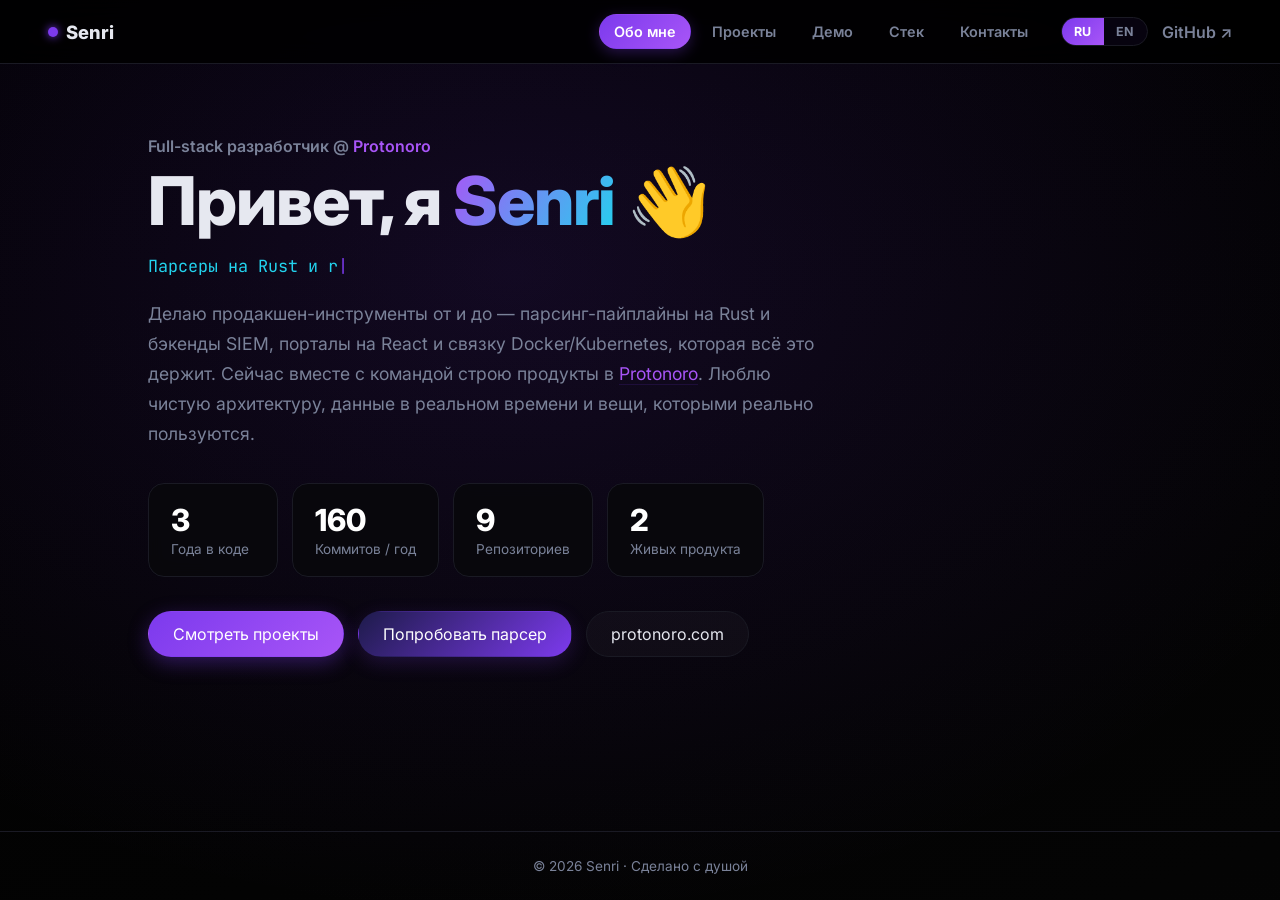
==== index.html @ 9fc8c412 "Fix JS init, dark theme, RU/EN toggle, project modals, live log parser playground" ====
<!DOCTYPE html>
<html lang="en">
<head>
  <meta charset="UTF-8" />
  <meta name="viewport" content="width=device-width, initial-scale=1.0" />
  <title>Senri — Full-stack Developer @ Protonoro</title>
  <meta name="description" content="Senri (Davitushka) — full-stack developer at Protonoro. Rust, React, .NET, real-time systems, observability." />
  <meta property="og:title" content="Senri — Full-stack Developer" />
  <meta property="og:description" content="Web platforms, real-time systems and observability tooling." />
  <meta property="og:type" content="website" />
  <link rel="preconnect" href="https://fonts.googleapis.com" />
  <link rel="preconnect" href="https://fonts.gstatic.com" crossorigin />
  <link href="https://fonts.googleapis.com/css2?family=Inter:wght@400;500;600;700;800&family=JetBrains+Mono:wght@400;600&display=swap" rel="stylesheet" />
  <link rel="stylesheet" href="styles.css?v=2" />
</head>
<body>
  <!-- Animated background layers -->
  <div id="bg-gradient" aria-hidden="true"></div>
  <video id="bg-video" aria-hidden="true" autoplay muted loop playsinline></video>
  <div id="tsparticles" aria-hidden="true"></div>

  <!-- Header / nav tabs -->
  <header class="topbar">
    <a class="brand" href="#" data-tab="about">
      <span class="brand-dot"></span> Senri
    </a>
    <nav class="tabs" role="tablist">
      <button class="tab is-active" role="tab" data-tab="about" data-i18n="tab_about">About</button>
      <button class="tab" role="tab" data-tab="projects" data-i18n="tab_projects">Projects</button>
      <button class="tab" role="tab" data-tab="playground" data-i18n="tab_playground">Playground</button>
      <button class="tab" role="tab" data-tab="stack" data-i18n="tab_stack">Stack</button>
      <button class="tab" role="tab" data-tab="contact" data-i18n="tab_contact">Contact</button>
    </nav>
    <div class="top-actions">
      <div class="lang-toggle" role="group" aria-label="Language">
        <button class="lang-opt is-active" type="button" data-lang="ru" aria-pressed="true">RU</button>
        <button class="lang-opt" type="button" data-lang="en" aria-pressed="false">EN</button>
      </div>
      <a class="gh-link" href="https://github.com/Davitushka" target="_blank" rel="noopener">GitHub ↗</a>
    </div>
  </header>

  <main class="stage">

    <!-- ABOUT -->
    <section class="panel is-active" id="about" role="tabpanel">
      <p class="eyebrow" data-i18n="eyebrow">Full-stack developer @ <a href="https://protonoro.com/" target="_blank" rel="noopener">Protonoro</a></p>
      <h1 class="hero-title" data-i18n="hero">Hi, I'm <span class="grad">Senri</span> <span class="wave">👋</span></h1>
      <p class="typed-line"><span id="typed"></span><span class="caret">|</span></p>
      <p class="lead" data-i18n="lead">
        I build production tooling end to end — Rust parsing pipelines and SIEM backends,
        React portals, and the Docker/Kubernetes setups that keep them running. Right now
        I'm co-building products at
        <a href="https://protonoro.com/" target="_blank" rel="noopener">Protonoro</a>.
        I care about clean architecture, real-time data, and shipping things people actually use.
      </p>

      <div class="stat-row">
        <div class="stat"><span class="stat-num" data-count="3">0</span><span class="stat-label" data-i18n="stat_years">Years coding</span></div>
        <div class="stat"><span class="stat-num" data-count="160">0</span><span class="stat-label" data-i18n="stat_contrib">Contributions / yr</span></div>
        <div class="stat"><span class="stat-num" data-count="9">0</span><span class="stat-label" data-i18n="stat_repos">Repositories</span></div>
        <div class="stat"><span class="stat-num" data-count="2">0</span><span class="stat-label" data-i18n="stat_products">Live products</span></div>
      </div>

      <div class="cta-row">
        <a class="btn primary" href="#" data-tab="projects" data-i18n="cta_projects">View projects</a>
        <a class="btn primary alt" href="#" data-tab="playground" data-i18n="cta_playground">Try log parser</a>
        <a class="btn ghost" href="https://protonoro.com/" target="_blank" rel="noopener">protonoro.com</a>
      </div>
    </section>

    <!-- PROJECTS -->
    <section class="panel" id="projects" role="tabpanel">
      <h2 class="section-title" data-i18n="projects_title">Projects</h2>
      <div class="cards">

        <article class="card card-clickable" data-project="thread-sync" tabindex="0" role="button" aria-label="thread-sync">
          <div class="card-shot placeholder" data-label="thread-sync — add screenshot">
            <img src="assets/thread-sync.png" alt="thread-sync SOC dashboard" loading="lazy"
                 onerror="this.style.display='none';this.parentElement.classList.add('empty')" />
          </div>
          <div class="card-body">
            <div class="card-head">
              <h3>thread-sync</h3>
              <span class="pill" data-i18n="pill_oss">Open source</span>
            </div>
            <p data-i18n="ts_desc">My production-grade SIEM for microservice environments — I wrote the Rust parser, the React SOC portal, and the ClickHouse / Kafka / Grafana pipeline behind it.</p>
            <ul class="card-meta">
              <li>10k - 50k EPS</li>
              <li>alerts &le; 30s</li>
              <li>parse &lt;5ms p99</li>
            </ul>
            <div class="card-tags">
              <span>Rust</span><span>React</span><span>ClickHouse</span><span>Kafka</span><span>Grafana</span>
            </div>
            <span class="card-hint" data-i18n="card_hint">Click to preview code ↗</span>
            <a class="card-link" href="https://github.com/Davitushka/thread-sync" target="_blank" rel="noopener" data-i18n="ts_link" data-stop-prop>Repository ↗</a>
          </div>
        </article>

        <article class="card card-clickable" data-project="protonoro-timer" tabindex="0" role="button" aria-label="Protonoro Timer">
          <div class="card-shot placeholder" data-label="Protonoro Timer — add screenshot">
            <img src="assets/protonoro-timer.png" alt="Protonoro Timer app" loading="lazy"
                 onerror="this.style.display='none';this.parentElement.classList.add('empty')" />
          </div>
          <div class="card-body">
            <div class="card-head">
              <h3>Protonoro Timer</h3>
              <span class="pill alt" data-i18n="pill_product">Product</span>
            </div>
            <p data-i18n="pt_desc">A full-stack productivity timer I'm building at Protonoro — frontend and backend for daily focus workflows. It's a commercial product, so the source stays private.</p>
            <ul class="card-meta">
              <li>Full-stack</li>
              <li>Real-time</li>
              <li data-i18n="pt_meta3">Team focus</li>
            </ul>
            <div class="card-tags">
              <span>.NET</span><span>React</span><span>TypeScript</span>
            </div>
            <span class="card-hint" data-i18n="card_hint_app">Click to see details ↗</span>
            <a class="card-link" href="https://protonoro.com/" target="_blank" rel="noopener" data-i18n="pt_link" data-stop-prop>Open the app ↗</a>
          </div>
        </article>

      </div>
    </section>

    <!-- PLAYGROUND -->
    <section class="panel" id="playground" role="tabpanel">
      <h2 class="section-title" data-i18n="pg_title">Live log parser</h2>
      <p class="lead pg-lead" data-i18n="pg_lead">Paste a log line — the same format detection logic from my thread-sync Rust parser, running in your browser.</p>

      <div class="pg-examples">
        <button class="btn ghost sm" type="button" data-example="json" data-i18n="pg_ex_json">JSON event</button>
        <button class="btn ghost sm" type="button" data-example="cef" data-i18n="pg_ex_cef">CEF alert</button>
        <button class="btn ghost sm" type="button" data-example="syslog" data-i18n="pg_ex_syslog">Syslog line</button>
      </div>

      <textarea id="pgInput" class="pg-input" rows="4" spellcheck="false" placeholder='{"event":"login","user":"admin"}'></textarea>
      <button class="btn primary" type="button" id="pgParse" data-i18n="pg_parse">Parse</button>

      <div class="pipeline" id="pgPipeline" aria-hidden="true">
        <span class="pipeline-step" data-i18n="pg_step_ingest">ingest</span>
        <span class="pipeline-arrow">→</span>
        <span class="pipeline-step" data-i18n="pg_step_detect">detect</span>
        <span class="pipeline-arrow">→</span>
        <span class="pipeline-step" data-i18n="pg_step_normalize">normalize</span>
        <span class="pipeline-arrow">→</span>
        <span class="pipeline-step" data-i18n="pg_step_kafka">Kafka</span>
        <span class="pipeline-arrow">→</span>
        <span class="pipeline-step" data-i18n="pg_step_ch">ClickHouse</span>
      </div>

      <div class="pg-result" id="pgResult" hidden>
        <div class="pg-row">
          <span class="pg-label" data-i18n="pg_format">Detected format</span>
          <div id="pgFormat"></div>
        </div>
        <div class="pg-row">
          <span class="pg-label" data-i18n="pg_output">Normalized preview</span>
          <pre class="pg-output"><code id="pgOutput"></code></pre>
        </div>
      </div>
    </section>

    <!-- STACK -->
    <section class="panel" id="stack" role="tabpanel">
      <h2 class="section-title" data-i18n="stack_title">Technology stack</h2>

      <div class="stack-group">
        <h4 data-i18n="stack_lang">Languages</h4>
        <div class="chips">
          <span class="chip"><img src="https://cdn.jsdelivr.net/gh/devicons/devicon/icons/rust/rust-original.svg" alt="">Rust</span>
          <span class="chip"><img src="https://cdn.jsdelivr.net/gh/devicons/devicon/icons/typescript/typescript-original.svg" alt="">TypeScript</span>
          <span class="chip"><img src="https://cdn.jsdelivr.net/gh/devicons/devicon/icons/python/python-original.svg" alt="">Python</span>
          <span class="chip"><img src="https://cdn.jsdelivr.net/gh/devicons/devicon/icons/dotnetcore/dotnetcore-original.svg" alt="">.NET</span>
        </div>
      </div>

      <div class="stack-group">
        <h4 data-i18n="stack_front">Frontend</h4>
        <div class="chips">
          <span class="chip"><img src="https://cdn.jsdelivr.net/gh/devicons/devicon/icons/react/react-original.svg" alt="">React</span>
          <span class="chip"><img src="https://cdn.jsdelivr.net/gh/devicons/devicon/icons/vitejs/vitejs-original.svg" alt="">Vite</span>
          <span class="chip"><img src="https://cdn.jsdelivr.net/gh/devicons/devicon/icons/tauri/tauri-original.svg" alt="">Tauri</span>
        </div>
      </div>

      <div class="stack-group">
        <h4 data-i18n="stack_data">Data &amp; messaging</h4>
        <div class="chips">
          <span class="chip"><img src="https://cdn.jsdelivr.net/gh/devicons/devicon/icons/clickhouse/clickhouse-original.svg" alt="">ClickHouse</span>
          <span class="chip"><img src="https://cdn.jsdelivr.net/gh/devicons/devicon/icons/postgresql/postgresql-original.svg" alt="">PostgreSQL</span>
          <span class="chip"><img src="https://cdn.jsdelivr.net/gh/devicons/devicon/icons/redis/redis-original.svg" alt="">Redis</span>
          <span class="chip"><img src="https://cdn.jsdelivr.net/gh/devicons/devicon/icons/apachekafka/apachekafka-original.svg" alt="">Kafka</span>
        </div>
      </div>

      <div class="stack-group">
        <h4 data-i18n="stack_ops">Ops &amp; observability</h4>
        <div class="chips">
          <span class="chip"><img src="https://cdn.jsdelivr.net/gh/devicons/devicon/icons/docker/docker-original.svg" alt="">Docker</span>
          <span class="chip"><img src="https://cdn.jsdelivr.net/gh/devicons/devicon/icons/kubernetes/kubernetes-plain.svg" alt="">Kubernetes</span>
          <span class="chip"><img src="https://cdn.jsdelivr.net/gh/devicons/devicon/icons/prometheus/prometheus-original.svg" alt="">Prometheus</span>
          <span class="chip"><img src="https://cdn.jsdelivr.net/gh/devicons/devicon/icons/grafana/grafana-original.svg" alt="">Grafana</span>
        </div>
      </div>
    </section>

    <!-- CONTACT -->
    <section class="panel" id="contact" role="tabpanel">
      <h2 class="section-title" data-i18n="contact_title">Get in touch</h2>
      <p class="lead" data-i18n="contact_lead">I'm open to collaboration and interesting problems in real-time systems, security analytics and platform engineering. Drop me a line — I read everything.</p>
      <div class="contact-grid">
        <a class="contact-card" href="https://protonoro.com/" target="_blank" rel="noopener">
          <span class="contact-ico">🌐</span><span class="contact-k" data-i18n="c_website">Website</span><span class="contact-v">protonoro.com</span>
        </a>
        <a class="contact-card" href="mailto:aid128638caides@gmail.com">
          <span class="contact-ico">✉️</span><span class="contact-k" data-i18n="c_email">Email</span><span class="contact-v">aid128638caides@gmail.com</span>
        </a>
        <a class="contact-card" href="https://github.com/Davitushka" target="_blank" rel="noopener">
          <span class="contact-ico">🐙</span><span class="contact-k">GitHub</span><span class="contact-v">@Davitushka</span>
        </a>
      </div>
    </section>

  </main>

  <footer class="footer">
    <span>© <span id="year"></span> Senri · <span data-i18n="footer">Built with care</span></span>
  </footer>

  <div class="modal" id="projectModal" hidden aria-hidden="true">
    <div class="modal-backdrop" data-close-modal></div>
    <div class="modal-box" role="dialog" aria-modal="true" aria-labelledby="modalTitle">
      <button class="modal-close" type="button" data-close-modal aria-label="Close">×</button>
      <div class="modal-head">
        <h3 id="modalTitle"></h3>
        <span class="pill" id="modalPill"></span>
      </div>
      <p class="modal-desc" id="modalDesc"></p>
      <ul class="modal-meta" id="modalMeta"></ul>
      <div class="modal-code-wrap" id="modalCodeWrap" hidden>
        <div class="modal-code-label" data-i18n="modal_code_label">Code preview</div>
        <pre class="modal-code"><code id="modalCode"></code></pre>
        <div class="modal-code-file" id="modalCodeFile"></div>
      </div>
      <p class="modal-private" id="modalPrivate" hidden data-i18n="modal_private">Source code is private — you can only try the live app.</p>
      <div class="modal-actions" id="modalActions"></div>
    </div>
  </div>

  <script src="https://cdn.jsdelivr.net/npm/@tsparticles/slim@3/tsparticles.slim.bundle.min.js"></script>
  <script src="parser-demo.js?v=2"></script>
  <script src="app.js?v=2"></script>
</body>
</html>
---- styles.css ----
:root{
  --bg:#000000; --bg2:#050505; --panel:rgba(8,8,12,.88);
  --txt:#e6e8f0; --muted:#7a8299; --line:rgba(124,58,237,.15);
  --accent:#7c3aed; --accent2:#a855f7; --accent3:#22d3ee;
  --radius:16px; --maxw:1080px;
  --card-bg:#08080c; --border:#1a1a24;
}
*{box-sizing:border-box;margin:0;padding:0}
html{scroll-behavior:smooth}
body{
  font-family:'Inter',system-ui,sans-serif; color:var(--txt);
  background:var(--bg); min-height:100vh; overflow-x:hidden;
  display:flex; flex-direction:column;
}
a{color:inherit;text-decoration:none}

#bg-gradient{
  position:fixed; inset:0; z-index:-3;
  background:
    radial-gradient(60% 60% at 20% 15%, rgba(124,58,237,.14), transparent 60%),
    radial-gradient(50% 50% at 85% 25%, rgba(34,211,238,.06), transparent 60%),
    radial-gradient(70% 70% at 50% 100%, rgba(168,85,247,.08), transparent 60%),
    linear-gradient(160deg,#000000,#050505 60%,#000000);
  background-size:200% 200%; animation:drift 18s ease-in-out infinite;
}
@keyframes drift{0%,100%{background-position:0% 0%}50%{background-position:100% 100%}}
#bg-video{position:fixed;inset:0;z-index:-2;width:100%;height:100%;object-fit:cover;opacity:0;transition:opacity .6s}
#bg-video.on{opacity:.2}
#tsparticles{position:fixed;inset:0;z-index:-1}

.topbar{
  position:sticky; top:0; z-index:10;
  display:flex; align-items:center; gap:18px;
  padding:14px clamp(16px,5vw,48px);
  backdrop-filter:blur(12px); background:rgba(0,0,0,.85);
  border-bottom:1px solid var(--border);
}
.brand{font-weight:800;font-size:1.15rem;display:flex;align-items:center;gap:8px}
.brand-dot{width:10px;height:10px;border-radius:50%;background:var(--accent);box-shadow:0 0 8px var(--accent)}
.tabs{display:flex;gap:6px;margin-left:auto;flex-wrap:wrap}
.tab{
  font:inherit;font-weight:600;color:var(--muted);cursor:pointer;
  background:transparent;border:1px solid transparent;border-radius:999px;
  padding:8px 14px;transition:.2s;font-size:.9rem;
}
.tab:hover{color:var(--txt);border-color:var(--line)}
.tab.is-active{color:#fff;background:linear-gradient(135deg,var(--accent),var(--accent2));box-shadow:0 4px 14px rgba(124,58,237,.3)}
.gh-link{font-weight:600;color:var(--muted);transition:.2s}
.gh-link:hover{color:var(--txt)}
.top-actions{display:flex;align-items:center;gap:14px}
.lang-toggle{
  display:flex;border:1px solid var(--border);border-radius:999px;overflow:hidden;
  background:rgba(124,58,237,.06);
}
.lang-opt{
  font:inherit;font-weight:700;font-size:.78rem;letter-spacing:.04em;
  color:var(--muted);background:transparent;border:none;padding:6px 12px;
  cursor:pointer;transition:.2s;
}
.lang-opt.is-active{color:#fff;background:linear-gradient(135deg,var(--accent),var(--accent2))}
.lang-opt:hover:not(.is-active){color:var(--txt)}

.stage{flex:1;width:100%;max-width:var(--maxw);margin:0 auto;padding:clamp(28px,6vw,72px) clamp(16px,5vw,48px)}
.panel{display:none;animation:fade .5s ease}
.panel.is-active{display:block}
@keyframes fade{from{opacity:0;transform:translateY(12px)}to{opacity:1;transform:none}}

.eyebrow{color:var(--muted);font-weight:600;margin-bottom:10px}
.eyebrow a{color:var(--accent2)}
.hero-title{font-size:clamp(2.4rem,7vw,4.2rem);line-height:1.05;font-weight:800;letter-spacing:-1px}
.grad{background:linear-gradient(120deg,var(--accent2),var(--accent3));-webkit-background-clip:text;background-clip:text;color:transparent}
.wave{display:inline-block;animation:wave 2.4s ease-in-out infinite;transform-origin:70% 70%}
@keyframes wave{0%,60%,100%{transform:rotate(0)}10%{transform:rotate(14deg)}30%{transform:rotate(-8deg)}}
.typed-line{font-family:'JetBrains Mono',monospace;color:var(--accent3);margin:18px 0;min-height:1.6em;font-size:1.05rem}
.caret{color:var(--accent);animation:blink 1s step-end infinite}
@keyframes blink{50%{opacity:0}}
.lead{color:var(--muted);font-size:1.1rem;line-height:1.7;max-width:680px}
.lead a{color:var(--accent2);border-bottom:1px solid var(--line)}

.stat-row{display:flex;flex-wrap:wrap;gap:14px;margin:34px 0}
.stat{
  background:var(--panel);border:1px solid var(--border);border-radius:var(--radius);
  padding:18px 22px;min-width:130px;backdrop-filter:blur(8px);
}
.stat-num{display:block;font-size:1.9rem;font-weight:800;color:#fff}
.stat-label{color:var(--muted);font-size:.85rem}

.cta-row{display:flex;gap:14px;flex-wrap:wrap;margin-top:10px}
.btn{padding:12px 24px;border-radius:999px;font-weight:700;cursor:pointer;transition:.2s;border:1px solid var(--border);font:inherit}
.btn.sm{padding:8px 16px;font-size:.85rem}
.btn.primary{background:linear-gradient(135deg,var(--accent),var(--accent2));color:#fff;border-color:transparent;box-shadow:0 6px 20px rgba(124,58,237,.35)}
.btn.primary.alt{background:linear-gradient(135deg,#1e1b4b,var(--accent));box-shadow:0 6px 20px rgba(124,58,237,.2)}
.btn.primary:hover{transform:translateY(-2px)}
.btn.ghost{color:var(--txt);background:rgba(255,255,255,.03)}
.btn.ghost:hover{border-color:var(--accent2);color:var(--accent2)}

.section-title{font-size:clamp(1.6rem,4vw,2.3rem);font-weight:800;margin-bottom:24px}
.section-title::after{content:"";display:block;width:54px;height:4px;border-radius:4px;margin-top:10px;background:linear-gradient(90deg,var(--accent),var(--accent3))}

.cards{display:grid;grid-template-columns:repeat(auto-fit,minmax(300px,1fr));gap:22px}
.card{
  background:var(--card-bg);border:1px solid var(--border);border-radius:var(--radius);
  overflow:hidden;backdrop-filter:blur(8px);transition:.25s;display:flex;flex-direction:column;
}
.card:hover{transform:translateY(-4px);border-color:rgba(124,58,237,.4);box-shadow:0 14px 32px rgba(0,0,0,.5)}
.card-clickable{cursor:pointer;outline:none}
.card-clickable:focus-visible{outline:2px solid var(--accent2);outline-offset:2px}
.card-hint{display:block;color:var(--accent2);font-size:.8rem;font-weight:600;margin-top:4px}
.card-shot{position:relative;aspect-ratio:16/9;overflow:hidden;background:#030304;border-bottom:1px solid var(--border)}
.card-shot img{width:100%;height:100%;object-fit:cover;display:block;transition:.4s}
.card-shot.empty{
  display:flex;align-items:center;justify-content:center;
  background:
    repeating-linear-gradient(45deg,rgba(124,58,237,.04) 0 12px,transparent 12px 24px),
    radial-gradient(60% 80% at 50% 0%,rgba(124,58,237,.12),transparent 70%),#030304;
}
.card-shot.empty::after{
  content:attr(data-label);color:var(--muted);font-size:.85rem;font-weight:600;
  padding:8px 14px;border:1px dashed var(--border);border-radius:10px;background:rgba(0,0,0,.5);
}
.card:hover .card-shot img{transform:scale(1.05)}
.card-body{padding:20px;display:flex;flex-direction:column;gap:12px;flex:1}
.card-head{display:flex;align-items:center;justify-content:space-between;gap:10px}
.card-head h3{font-size:1.25rem}
.pill{font-size:.72rem;font-weight:700;padding:4px 10px;border-radius:999px;background:rgba(124,58,237,.15);color:var(--accent2);border:1px solid var(--line)}
.pill.alt{background:rgba(34,211,238,.1);color:var(--accent3)}
.card p{color:var(--muted);line-height:1.6;font-size:.95rem}
.card-meta{display:flex;gap:14px;flex-wrap:wrap;list-style:none;color:var(--accent3);font-family:'JetBrains Mono',monospace;font-size:.8rem}
.card-tags{display:flex;flex-wrap:wrap;gap:8px;margin-top:auto}
.card-tags span{font-size:.75rem;padding:5px 10px;border-radius:8px;background:rgba(255,255,255,.03);border:1px solid var(--border);color:var(--txt)}
.card-link{color:var(--accent2);font-weight:700;font-size:.9rem}
.card-link:hover{color:var(--accent3)}

/* Playground */
.pg-lead{margin-bottom:20px}
.pg-examples{display:flex;flex-wrap:wrap;gap:10px;margin-bottom:16px}
.pg-input{
  width:100%;font-family:'JetBrains Mono',monospace;font-size:.88rem;
  background:#030304;border:1px solid var(--border);border-radius:12px;
  color:var(--txt);padding:16px;resize:vertical;margin-bottom:14px;line-height:1.5;
}
.pg-input:focus{outline:none;border-color:var(--accent2);box-shadow:0 0 0 2px rgba(124,58,237,.2)}
.pipeline{
  display:flex;flex-wrap:wrap;align-items:center;gap:6px;margin:24px 0;
  font-family:'JetBrains Mono',monospace;font-size:.78rem;
}
.pipeline-step{
  padding:6px 12px;border-radius:8px;border:1px solid var(--border);
  color:var(--muted);background:rgba(255,255,255,.02);transition:.25s;
}
.pipeline-step.is-active{color:#fff;border-color:var(--accent2);background:rgba(124,58,237,.2);box-shadow:0 0 12px rgba(124,58,237,.3)}
.pipeline-step.is-done{color:var(--accent3);border-color:rgba(34,211,238,.3);background:rgba(34,211,238,.08)}
.pipeline-arrow{color:var(--muted);opacity:.5}
.pg-result{margin-top:20px;padding:20px;background:var(--card-bg);border:1px solid var(--border);border-radius:var(--radius)}
.pg-row{margin-bottom:16px}
.pg-row:last-child{margin-bottom:0}
.pg-label{display:block;font-size:.78rem;text-transform:uppercase;letter-spacing:.08em;color:var(--muted);margin-bottom:8px}
.format-badge{
  display:inline-block;padding:6px 14px;border-radius:999px;font-weight:700;font-size:.85rem;
  background:rgba(124,58,237,.2);color:var(--accent2);border:1px solid var(--line);
  font-family:'JetBrains Mono',monospace;
}
.pg-output{
  background:#030304;border:1px solid var(--border);border-radius:12px;
  padding:16px;overflow:auto;font-family:'JetBrains Mono',monospace;font-size:.78rem;
  line-height:1.55;color:#b8c4e8;max-height:280px;
}

.stack-group{margin-bottom:26px}
.stack-group h4{color:var(--muted);font-size:.85rem;text-transform:uppercase;letter-spacing:1px;margin-bottom:12px}
.chips{display:flex;flex-wrap:wrap;gap:12px}
.chip{
  display:flex;align-items:center;gap:10px;font-weight:600;
  background:var(--card-bg);border:1px solid var(--border);border-radius:12px;
  padding:10px 16px;backdrop-filter:blur(8px);transition:.2s;
}
.chip:hover{transform:translateY(-3px);border-color:rgba(124,58,237,.4);box-shadow:0 8px 20px rgba(0,0,0,.4)}
.chip img{width:24px;height:24px}

.contact-grid{display:grid;grid-template-columns:repeat(auto-fit,minmax(220px,1fr));gap:16px;margin-top:24px}
.contact-card{
  display:flex;flex-direction:column;gap:4px;
  background:var(--card-bg);border:1px solid var(--border);border-radius:var(--radius);
  padding:22px;backdrop-filter:blur(8px);transition:.2s;
}
.contact-card:hover{transform:translateY(-4px);border-color:rgba(124,58,237,.4);box-shadow:0 10px 28px rgba(0,0,0,.45)}
.contact-ico{font-size:1.6rem}
.contact-k{color:var(--muted);font-size:.8rem;text-transform:uppercase;letter-spacing:1px}
.contact-v{font-weight:700;color:#fff;word-break:break-all}

.footer{text-align:center;padding:26px;color:var(--muted);font-size:.85rem;border-top:1px solid var(--border)}

body.modal-open{overflow:hidden}
.modal{
  position:fixed;inset:0;z-index:100;display:none;align-items:center;justify-content:center;
  padding:20px;
}
.modal.is-open{display:flex}
.modal[hidden]:not(.is-open){display:none!important}
.modal-backdrop{position:absolute;inset:0;background:rgba(0,0,0,.88);backdrop-filter:blur(8px)}
.modal-box{
  position:relative;width:min(720px,100%);max-height:min(88vh,900px);overflow:auto;
  background:#08080c;border:1px solid var(--border);border-radius:var(--radius);
  padding:28px 28px 24px;box-shadow:0 24px 60px rgba(0,0,0,.7);
  animation:fade .35s ease;
}
.modal-close{
  position:absolute;top:14px;right:16px;width:36px;height:36px;border-radius:50%;
  border:1px solid var(--border);background:rgba(255,255,255,.03);color:var(--txt);
  font-size:1.4rem;line-height:1;cursor:pointer;transition:.2s;
}
.modal-close:hover{border-color:var(--accent2);color:var(--accent2)}
.modal-head{display:flex;align-items:center;gap:12px;margin-bottom:14px;padding-right:36px}
.modal-head h3{font-size:1.5rem}
.modal-desc{color:var(--muted);line-height:1.65;margin-bottom:16px}
.modal-meta{display:flex;flex-wrap:wrap;gap:12px;list-style:none;margin-bottom:18px;
  color:var(--accent3);font-family:'JetBrains Mono',monospace;font-size:.82rem}
.modal-code-label{font-size:.78rem;text-transform:uppercase;letter-spacing:.08em;color:var(--muted);margin-bottom:8px}
.modal-code{
  background:#030304;border:1px solid var(--border);border-radius:12px;
  padding:16px;overflow:auto;font-family:'JetBrains Mono',monospace;font-size:.78rem;
  line-height:1.55;color:#b8c4e8;margin-bottom:8px;
}
.modal-code-file{font-size:.75rem;color:var(--muted);margin-bottom:16px}
.modal-private{
  color:var(--muted);font-size:.9rem;padding:12px 14px;border-radius:10px;
  border:1px dashed var(--border);background:rgba(124,58,237,.06);margin-bottom:16px;
}
.modal-actions{display:flex;gap:12px;flex-wrap:wrap;margin-top:8px}

@media(max-width:560px){
  .topbar{flex-wrap:wrap}
  .tabs{order:3;width:100%;margin-left:0;justify-content:center}
  .gh-link{margin-left:auto}
  .pipeline{font-size:.7rem}
}
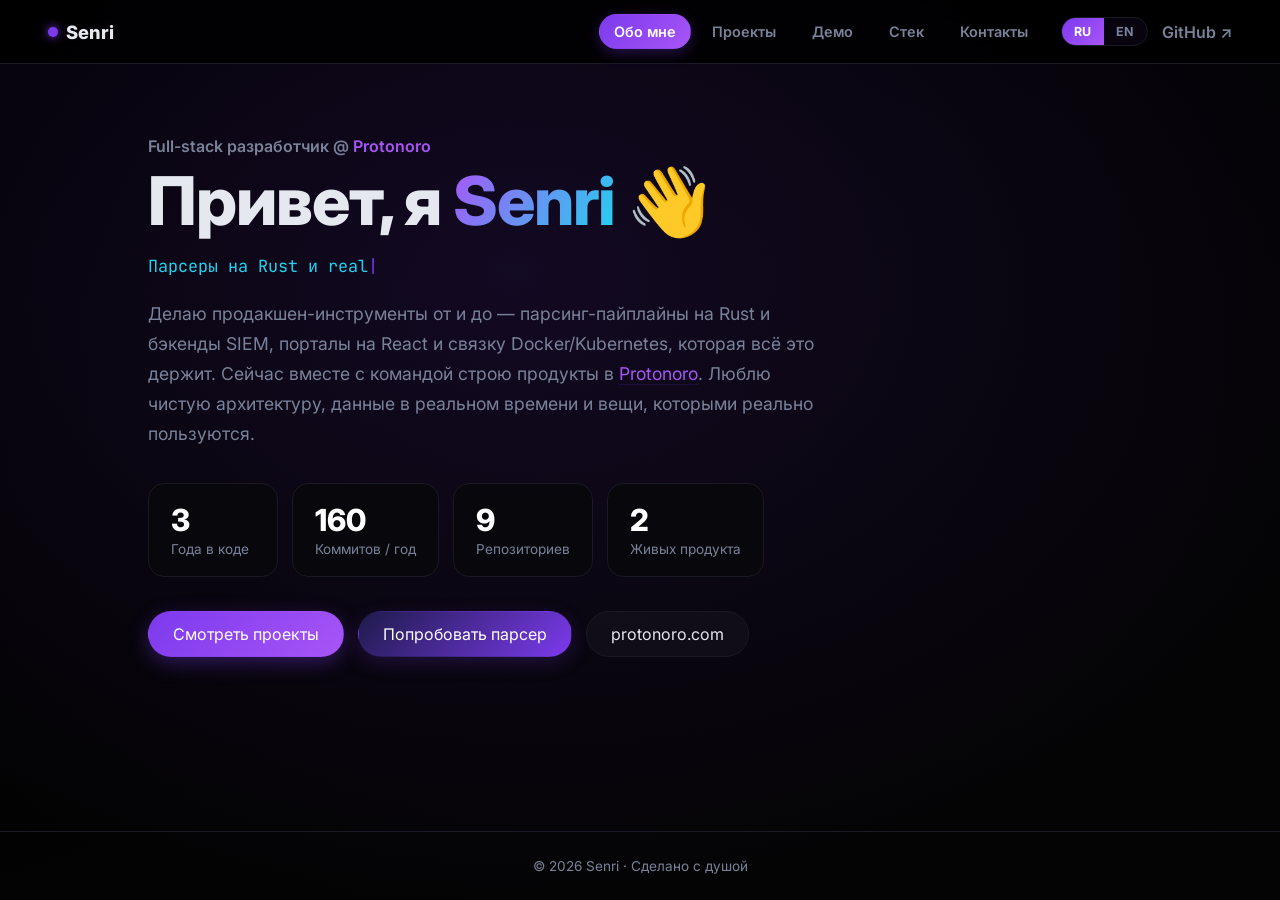
==== commit eb989583: "Retrigger Pages deploy, cache-bust v3" ====
--- a/index.html
+++ b/index.html
@@ -11,7 +11,7 @@
   <link rel="preconnect" href="https://fonts.googleapis.com" />
   <link rel="preconnect" href="https://fonts.gstatic.com" crossorigin />
   <link href="https://fonts.googleapis.com/css2?family=Inter:wght@400;500;600;700;800&family=JetBrains+Mono:wght@400;600&display=swap" rel="stylesheet" />
-  <link rel="stylesheet" href="styles.css?v=2" />
+  <link rel="stylesheet" href="styles.css?v=3" />
 </head>
 <body>
   <!-- Animated background layers -->
@@ -251,7 +251,7 @@
   </div>
 
   <script src="https://cdn.jsdelivr.net/npm/@tsparticles/slim@3/tsparticles.slim.bundle.min.js"></script>
-  <script src="parser-demo.js?v=2"></script>
-  <script src="app.js?v=2"></script>
+  <script src="parser-demo.js?v=3"></script>
+  <script src="app.js?v=3"></script>
 </body>
 </html>
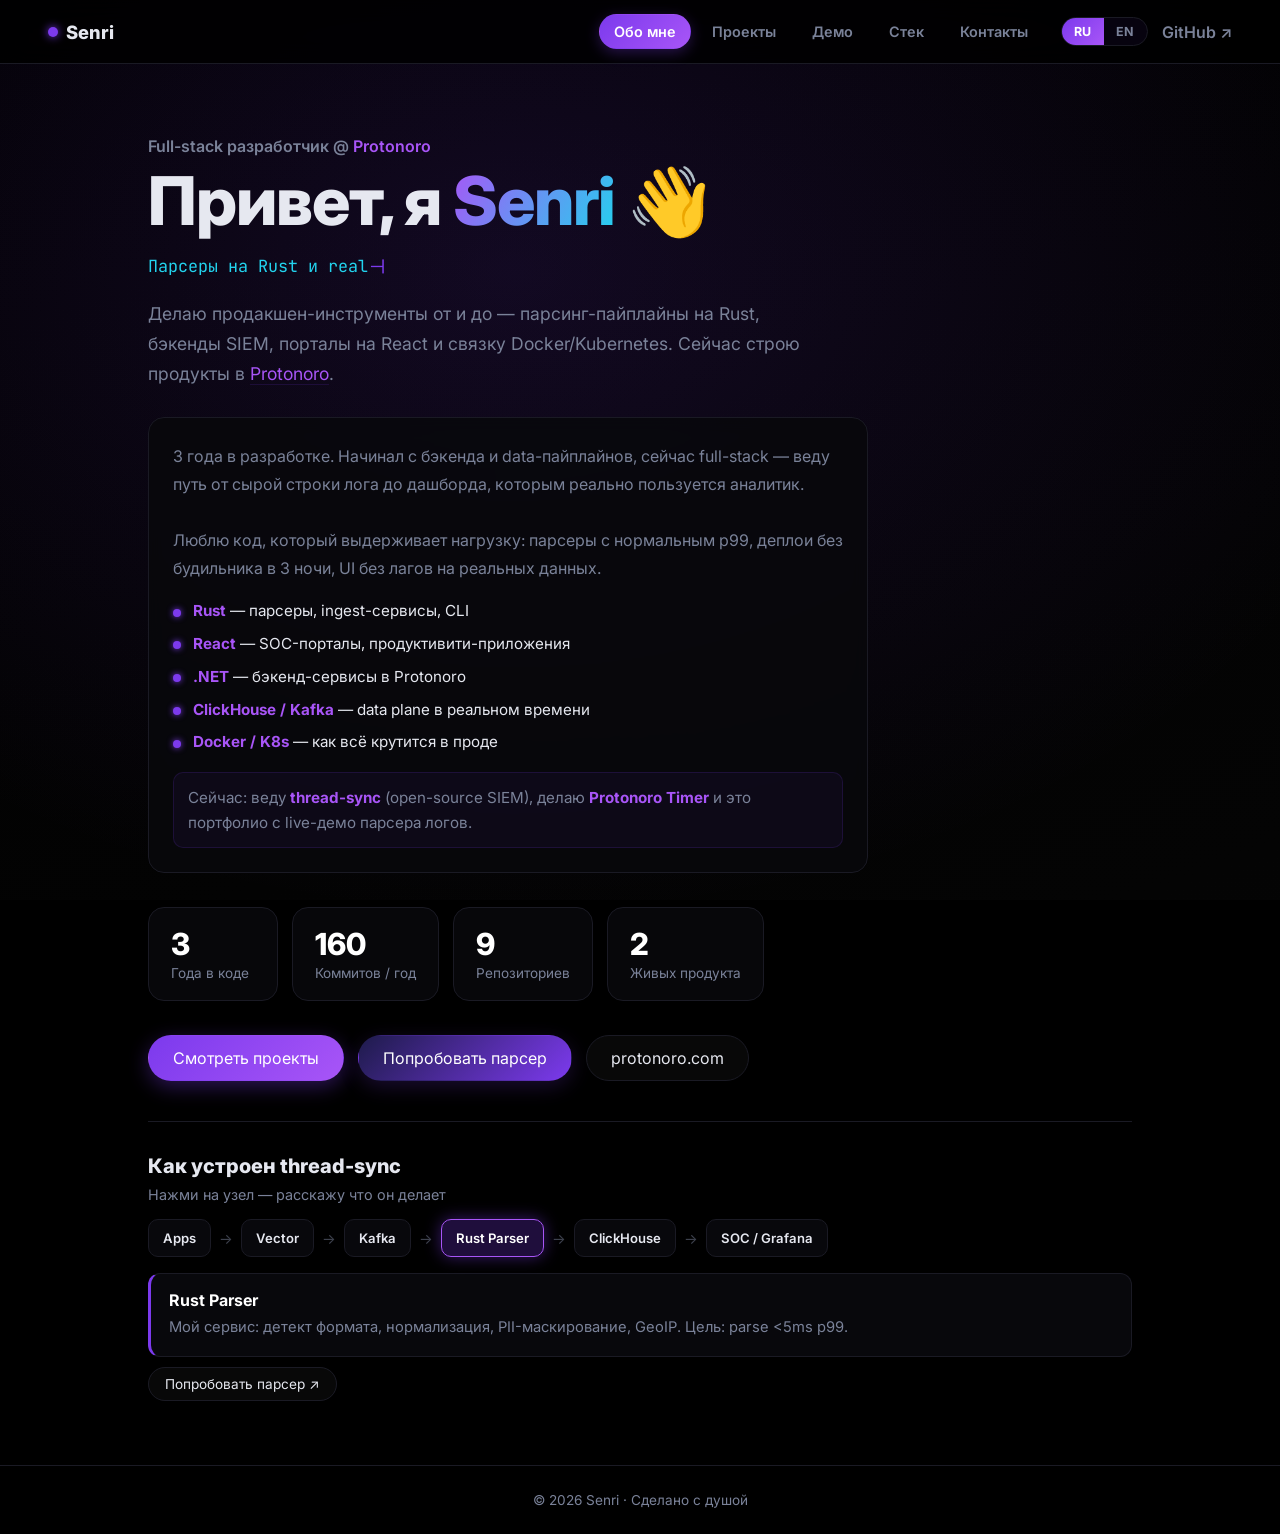
==== commit 8b6632e5: "Portfolio v2: code tabs, custom scroll, expanded About, pipeline map" ====
--- a/index.html
+++ b/index.html
@@ -11,7 +11,7 @@
   <link rel="preconnect" href="https://fonts.googleapis.com" />
   <link rel="preconnect" href="https://fonts.gstatic.com" crossorigin />
   <link href="https://fonts.googleapis.com/css2?family=Inter:wght@400;500;600;700;800&family=JetBrains+Mono:wght@400;600&display=swap" rel="stylesheet" />
-  <link rel="stylesheet" href="styles.css?v=3" />
+  <link rel="stylesheet" href="styles.css?v=4" />
 </head>
 <body>
   <!-- Animated background layers -->
@@ -55,6 +55,12 @@
         I care about clean architecture, real-time data, and shipping things people actually use.
       </p>
 
+      <div class="about-block">
+        <p class="about-text" data-i18n="about_story"></p>
+        <ul class="about-list" data-i18n="about_focus"></ul>
+        <p class="about-now" data-i18n="about_now"></p>
+      </div>
+
       <div class="stat-row">
         <div class="stat"><span class="stat-num" data-count="3">0</span><span class="stat-label" data-i18n="stat_years">Years coding</span></div>
         <div class="stat"><span class="stat-num" data-count="160">0</span><span class="stat-label" data-i18n="stat_contrib">Contributions / yr</span></div>
@@ -66,6 +72,29 @@
         <a class="btn primary" href="#" data-tab="projects" data-i18n="cta_projects">View projects</a>
         <a class="btn primary alt" href="#" data-tab="playground" data-i18n="cta_playground">Try log parser</a>
         <a class="btn ghost" href="https://protonoro.com/" target="_blank" rel="noopener">protonoro.com</a>
+      </div>
+
+      <div class="pipeline-map-section">
+        <h3 class="subsection-title" data-i18n="map_title">How thread-sync works</h3>
+        <p class="map-hint" data-i18n="map_hint">Click a node to see what it does</p>
+        <div class="pipeline-map" id="pipelineMap">
+          <button type="button" class="pipe-node" data-node="apps">Apps</button>
+          <span class="pipe-arrow">→</span>
+          <button type="button" class="pipe-node" data-node="vector">Vector</button>
+          <span class="pipe-arrow">→</span>
+          <button type="button" class="pipe-node" data-node="kafka">Kafka</button>
+          <span class="pipe-arrow">→</span>
+          <button type="button" class="pipe-node" data-node="parser">Rust Parser</button>
+          <span class="pipe-arrow">→</span>
+          <button type="button" class="pipe-node" data-node="clickhouse">ClickHouse</button>
+          <span class="pipe-arrow">→</span>
+          <button type="button" class="pipe-node" data-node="portal">SOC / Grafana</button>
+        </div>
+        <div class="pipe-detail" id="pipeDetail" hidden>
+          <strong id="pipeDetailTitle"></strong>
+          <p id="pipeDetailDesc"></p>
+        </div>
+        <a class="btn ghost sm map-cta" href="#" data-tab="playground" data-i18n="map_cta">Try the parser ↗</a>
       </div>
     </section>
 
@@ -241,7 +270,14 @@
       <p class="modal-desc" id="modalDesc"></p>
       <ul class="modal-meta" id="modalMeta"></ul>
       <div class="modal-code-wrap" id="modalCodeWrap" hidden>
-        <div class="modal-code-label" data-i18n="modal_code_label">Code preview</div>
+        <div class="code-tabs-head">
+          <div class="code-tabs" id="codeTabs" role="tablist">
+            <button type="button" class="code-tab is-active" data-snippet="detect_format">detect_format</button>
+            <button type="button" class="code-tab" data-snippet="parse">parse</button>
+            <button type="button" class="code-tab" data-snippet="handle_parse">handle_parse</button>
+          </div>
+          <button type="button" class="btn ghost sm" id="codeCopyBtn" data-i18n="code_copy">Copy</button>
+        </div>
         <pre class="modal-code"><code id="modalCode"></code></pre>
         <div class="modal-code-file" id="modalCodeFile"></div>
       </div>
@@ -251,7 +287,7 @@
   </div>
 
   <script src="https://cdn.jsdelivr.net/npm/@tsparticles/slim@3/tsparticles.slim.bundle.min.js"></script>
-  <script src="parser-demo.js?v=3"></script>
-  <script src="app.js?v=3"></script>
+  <script src="parser-demo.js?v=4"></script>
+  <script src="app.js?v=4"></script>
 </body>
 </html>
--- a/styles.css
+++ b/styles.css
@@ -6,12 +6,25 @@
   --card-bg:#08080c; --border:#1a1a24;
 }
 *{box-sizing:border-box;margin:0;padding:0}
-html{scroll-behavior:smooth}
+html{
+  scroll-behavior:smooth;
+  scrollbar-width:thin;
+  scrollbar-color:#7c3aed #0a0a0f;
+}
 body{
   font-family:'Inter',system-ui,sans-serif; color:var(--txt);
   background:var(--bg); min-height:100vh; overflow-x:hidden;
   display:flex; flex-direction:column;
-}
+  scrollbar-width:thin;
+  scrollbar-color:#7c3aed #0a0a0f;
+}
+*::-webkit-scrollbar{width:8px;height:8px}
+*::-webkit-scrollbar-track{background:#0a0a0f;border-radius:4px}
+*::-webkit-scrollbar-thumb{
+  background:linear-gradient(180deg,#7c3aed,#6d28d9);
+  border-radius:4px;border:1px solid rgba(124,58,237,.3);
+}
+*::-webkit-scrollbar-thumb:hover{background:linear-gradient(180deg,#a855f7,#7c3aed)}
 a{color:inherit;text-decoration:none}
 
 #bg-gradient{
@@ -76,6 +89,60 @@
 @keyframes blink{50%{opacity:0}}
 .lead{color:var(--muted);font-size:1.1rem;line-height:1.7;max-width:680px}
 .lead a{color:var(--accent2);border-bottom:1px solid var(--line)}
+
+.about-block{
+  margin:28px 0;padding:24px;background:var(--panel);
+  border:1px solid var(--border);border-radius:var(--radius);
+  backdrop-filter:blur(8px);max-width:720px;
+}
+.about-text{color:var(--muted);line-height:1.75;font-size:1rem;margin-bottom:18px}
+.about-list{
+  list-style:none;display:flex;flex-direction:column;gap:10px;
+  margin:0 0 18px;padding:0;
+}
+.about-list li{
+  position:relative;padding-left:20px;color:var(--txt);font-size:.95rem;line-height:1.5;
+}
+.about-list li::before{
+  content:"";position:absolute;left:0;top:.55em;width:8px;height:8px;
+  border-radius:50%;background:var(--accent);box-shadow:0 0 6px var(--accent);
+}
+.about-list strong{color:var(--accent2)}
+.about-now{
+  color:var(--muted);font-size:.95rem;line-height:1.65;
+  padding:12px 14px;border-radius:10px;
+  border:1px solid var(--line);background:rgba(124,58,237,.06);
+}
+.about-now strong{color:var(--accent2)}
+
+.subsection-title{font-size:1.25rem;font-weight:800;margin-bottom:8px}
+.map-hint{color:var(--muted);font-size:.9rem;margin-bottom:16px}
+.pipeline-map-section{margin-top:40px;padding-top:32px;border-top:1px solid var(--border)}
+.pipeline-map{
+  display:flex;flex-wrap:wrap;align-items:center;gap:8px;margin-bottom:16px;
+}
+.pipe-node{
+  font:inherit;font-weight:600;font-size:.82rem;
+  padding:10px 14px;border-radius:10px;cursor:pointer;
+  background:var(--card-bg);border:1px solid var(--border);color:var(--txt);
+  transition:.25s;white-space:nowrap;
+}
+.pipe-node:hover{border-color:rgba(124,58,237,.5);color:var(--accent2)}
+.pipe-node.is-active{
+  color:#fff;border-color:var(--accent2);
+  background:rgba(124,58,237,.25);
+  box-shadow:0 0 16px rgba(124,58,237,.45);
+}
+.pipe-arrow{color:var(--muted);opacity:.5;font-size:.9rem;user-select:none}
+.pipe-detail{
+  padding:16px 18px;margin-bottom:16px;
+  background:var(--card-bg);border:1px solid var(--border);
+  border-radius:12px;border-left:3px solid var(--accent);
+  animation:fade .3s ease;
+}
+.pipe-detail strong{display:block;font-size:1rem;margin-bottom:6px;color:#fff}
+.pipe-detail p{color:var(--muted);font-size:.92rem;line-height:1.6;margin:0}
+.map-cta{margin-top:4px}
 
 .stat-row{display:flex;flex-wrap:wrap;gap:14px;margin:34px 0}
 .stat{
@@ -215,11 +282,27 @@
 .modal-desc{color:var(--muted);line-height:1.65;margin-bottom:16px}
 .modal-meta{display:flex;flex-wrap:wrap;gap:12px;list-style:none;margin-bottom:18px;
   color:var(--accent3);font-family:'JetBrains Mono',monospace;font-size:.82rem}
-.modal-code-label{font-size:.78rem;text-transform:uppercase;letter-spacing:.08em;color:var(--muted);margin-bottom:8px}
+.code-tabs-head{
+  display:flex;align-items:center;justify-content:space-between;
+  gap:12px;margin-bottom:10px;flex-wrap:wrap;
+}
+.code-tabs{display:flex;gap:6px;flex-wrap:wrap}
+.code-tab{
+  font:inherit;font-family:'JetBrains Mono',monospace;font-size:.72rem;font-weight:600;
+  padding:6px 12px;border-radius:8px;cursor:pointer;
+  background:rgba(255,255,255,.03);border:1px solid var(--border);color:var(--muted);
+  transition:.2s;
+}
+.code-tab:hover{color:var(--txt);border-color:rgba(124,58,237,.4)}
+.code-tab.is-active{
+  color:#fff;border-color:var(--accent2);
+  background:rgba(124,58,237,.2);box-shadow:0 0 10px rgba(124,58,237,.25);
+}
 .modal-code{
   background:#030304;border:1px solid var(--border);border-radius:12px;
   padding:16px;overflow:auto;font-family:'JetBrains Mono',monospace;font-size:.78rem;
-  line-height:1.55;color:#b8c4e8;margin-bottom:8px;
+  line-height:1.55;color:#b8c4e8;margin-bottom:8px;max-height:320px;
+  scrollbar-width:thin;scrollbar-color:#7c3aed #0a0a0f;
 }
 .modal-code-file{font-size:.75rem;color:var(--muted);margin-bottom:16px}
 .modal-private{
@@ -233,4 +316,7 @@
   .tabs{order:3;width:100%;margin-left:0;justify-content:center}
   .gh-link{margin-left:auto}
   .pipeline{font-size:.7rem}
-}
+  .pipeline-map{flex-direction:column;align-items:stretch}
+  .pipe-arrow{transform:rotate(90deg);align-self:center}
+  .pipe-node{text-align:center}
+}
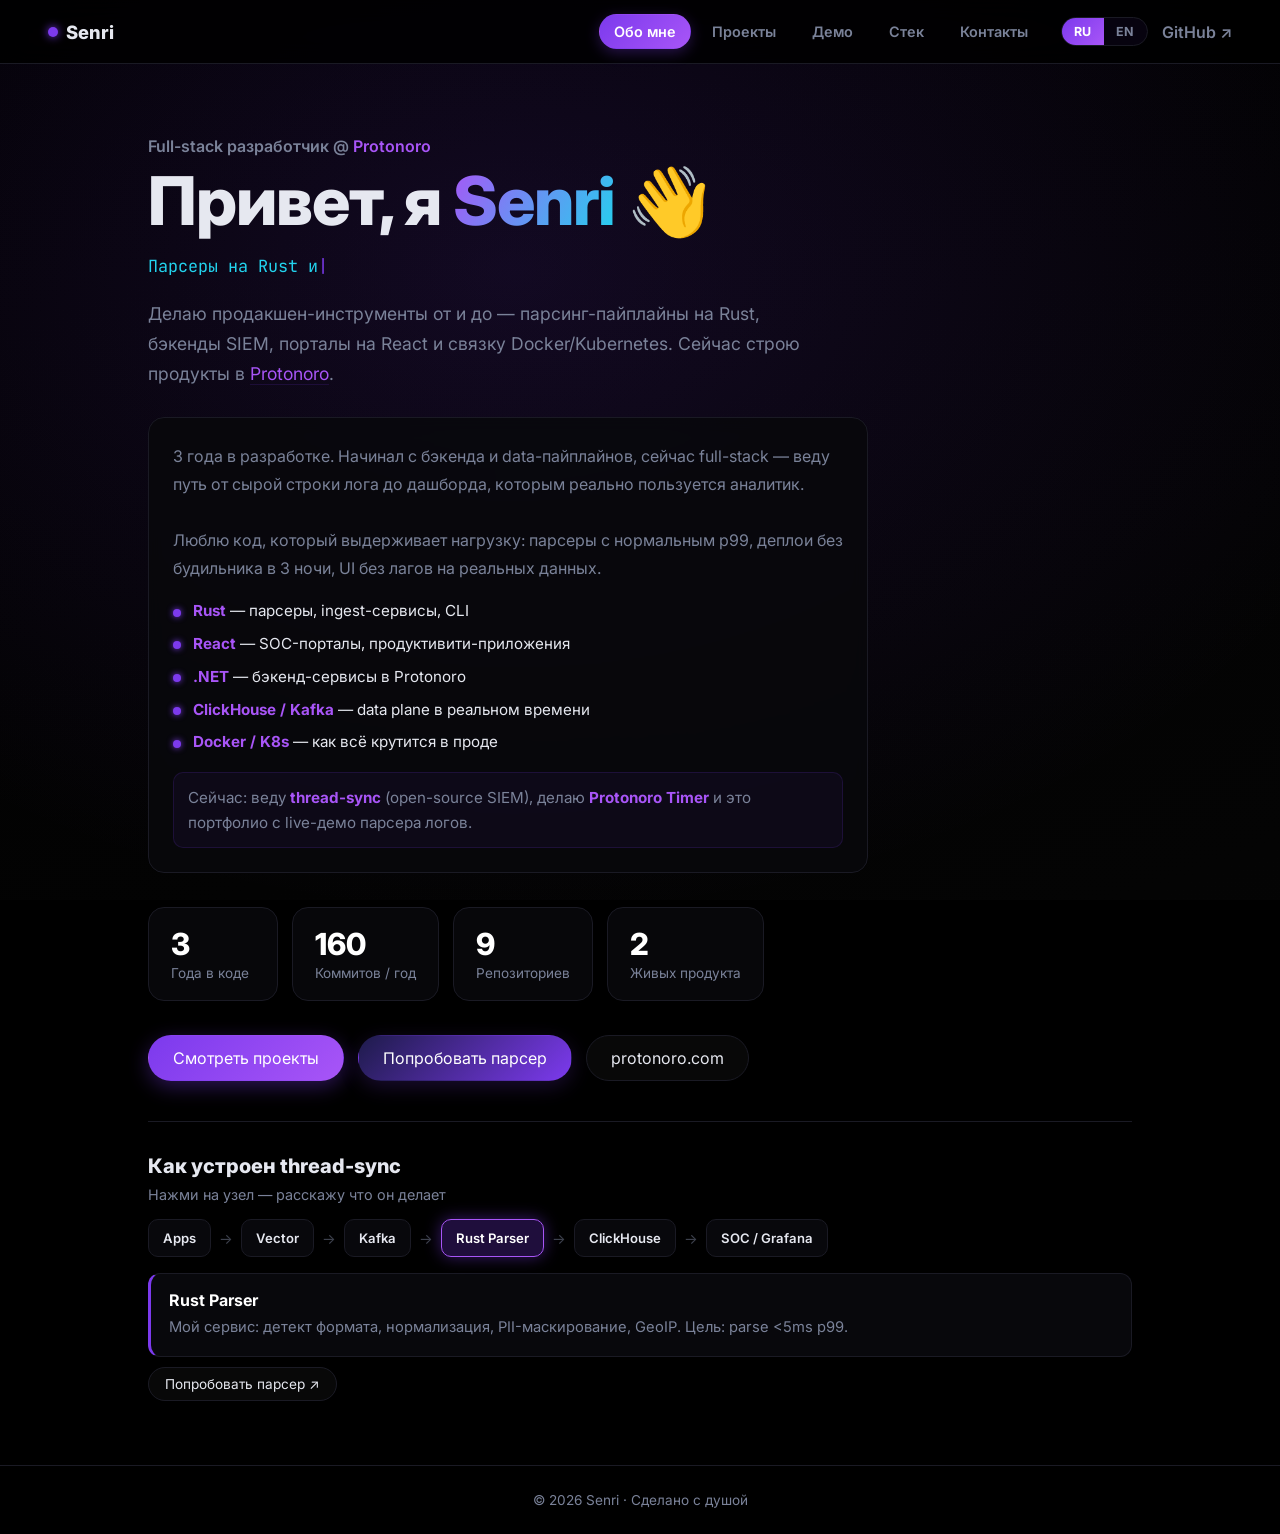
==== commit 250f1f2c: "Refactor: split into modules (max 250 lines per file)" ====
--- a/index.html
+++ b/index.html
@@ -11,15 +11,13 @@
   <link rel="preconnect" href="https://fonts.googleapis.com" />
   <link rel="preconnect" href="https://fonts.gstatic.com" crossorigin />
   <link href="https://fonts.googleapis.com/css2?family=Inter:wght@400;500;600;700;800&family=JetBrains+Mono:wght@400;600&display=swap" rel="stylesheet" />
-  <link rel="stylesheet" href="styles.css?v=4" />
+  <link rel="stylesheet" href="styles.css?v=5" />
 </head>
 <body>
-  <!-- Animated background layers -->
   <div id="bg-gradient" aria-hidden="true"></div>
   <video id="bg-video" aria-hidden="true" autoplay muted loop playsinline></video>
   <div id="tsparticles" aria-hidden="true"></div>
 
-  <!-- Header / nav tabs -->
   <header class="topbar">
     <a class="brand" href="#" data-tab="about">
       <span class="brand-dot"></span> Senri
@@ -40,254 +38,20 @@
     </div>
   </header>
 
-  <main class="stage">
-
-    <!-- ABOUT -->
-    <section class="panel is-active" id="about" role="tabpanel">
-      <p class="eyebrow" data-i18n="eyebrow">Full-stack developer @ <a href="https://protonoro.com/" target="_blank" rel="noopener">Protonoro</a></p>
-      <h1 class="hero-title" data-i18n="hero">Hi, I'm <span class="grad">Senri</span> <span class="wave">👋</span></h1>
-      <p class="typed-line"><span id="typed"></span><span class="caret">|</span></p>
-      <p class="lead" data-i18n="lead">
-        I build production tooling end to end — Rust parsing pipelines and SIEM backends,
-        React portals, and the Docker/Kubernetes setups that keep them running. Right now
-        I'm co-building products at
-        <a href="https://protonoro.com/" target="_blank" rel="noopener">Protonoro</a>.
-        I care about clean architecture, real-time data, and shipping things people actually use.
-      </p>
-
-      <div class="about-block">
-        <p class="about-text" data-i18n="about_story"></p>
-        <ul class="about-list" data-i18n="about_focus"></ul>
-        <p class="about-now" data-i18n="about_now"></p>
-      </div>
-
-      <div class="stat-row">
-        <div class="stat"><span class="stat-num" data-count="3">0</span><span class="stat-label" data-i18n="stat_years">Years coding</span></div>
-        <div class="stat"><span class="stat-num" data-count="160">0</span><span class="stat-label" data-i18n="stat_contrib">Contributions / yr</span></div>
-        <div class="stat"><span class="stat-num" data-count="9">0</span><span class="stat-label" data-i18n="stat_repos">Repositories</span></div>
-        <div class="stat"><span class="stat-num" data-count="2">0</span><span class="stat-label" data-i18n="stat_products">Live products</span></div>
-      </div>
-
-      <div class="cta-row">
-        <a class="btn primary" href="#" data-tab="projects" data-i18n="cta_projects">View projects</a>
-        <a class="btn primary alt" href="#" data-tab="playground" data-i18n="cta_playground">Try log parser</a>
-        <a class="btn ghost" href="https://protonoro.com/" target="_blank" rel="noopener">protonoro.com</a>
-      </div>
-
-      <div class="pipeline-map-section">
-        <h3 class="subsection-title" data-i18n="map_title">How thread-sync works</h3>
-        <p class="map-hint" data-i18n="map_hint">Click a node to see what it does</p>
-        <div class="pipeline-map" id="pipelineMap">
-          <button type="button" class="pipe-node" data-node="apps">Apps</button>
-          <span class="pipe-arrow">→</span>
-          <button type="button" class="pipe-node" data-node="vector">Vector</button>
-          <span class="pipe-arrow">→</span>
-          <button type="button" class="pipe-node" data-node="kafka">Kafka</button>
-          <span class="pipe-arrow">→</span>
-          <button type="button" class="pipe-node" data-node="parser">Rust Parser</button>
-          <span class="pipe-arrow">→</span>
-          <button type="button" class="pipe-node" data-node="clickhouse">ClickHouse</button>
-          <span class="pipe-arrow">→</span>
-          <button type="button" class="pipe-node" data-node="portal">SOC / Grafana</button>
-        </div>
-        <div class="pipe-detail" id="pipeDetail" hidden>
-          <strong id="pipeDetailTitle"></strong>
-          <p id="pipeDetailDesc"></p>
-        </div>
-        <a class="btn ghost sm map-cta" href="#" data-tab="playground" data-i18n="map_cta">Try the parser ↗</a>
-      </div>
-    </section>
-
-    <!-- PROJECTS -->
-    <section class="panel" id="projects" role="tabpanel">
-      <h2 class="section-title" data-i18n="projects_title">Projects</h2>
-      <div class="cards">
-
-        <article class="card card-clickable" data-project="thread-sync" tabindex="0" role="button" aria-label="thread-sync">
-          <div class="card-shot placeholder" data-label="thread-sync — add screenshot">
-            <img src="assets/thread-sync.png" alt="thread-sync SOC dashboard" loading="lazy"
-                 onerror="this.style.display='none';this.parentElement.classList.add('empty')" />
-          </div>
-          <div class="card-body">
-            <div class="card-head">
-              <h3>thread-sync</h3>
-              <span class="pill" data-i18n="pill_oss">Open source</span>
-            </div>
-            <p data-i18n="ts_desc">My production-grade SIEM for microservice environments — I wrote the Rust parser, the React SOC portal, and the ClickHouse / Kafka / Grafana pipeline behind it.</p>
-            <ul class="card-meta">
-              <li>10k - 50k EPS</li>
-              <li>alerts &le; 30s</li>
-              <li>parse &lt;5ms p99</li>
-            </ul>
-            <div class="card-tags">
-              <span>Rust</span><span>React</span><span>ClickHouse</span><span>Kafka</span><span>Grafana</span>
-            </div>
-            <span class="card-hint" data-i18n="card_hint">Click to preview code ↗</span>
-            <a class="card-link" href="https://github.com/Davitushka/thread-sync" target="_blank" rel="noopener" data-i18n="ts_link" data-stop-prop>Repository ↗</a>
-          </div>
-        </article>
-
-        <article class="card card-clickable" data-project="protonoro-timer" tabindex="0" role="button" aria-label="Protonoro Timer">
-          <div class="card-shot placeholder" data-label="Protonoro Timer — add screenshot">
-            <img src="assets/protonoro-timer.png" alt="Protonoro Timer app" loading="lazy"
-                 onerror="this.style.display='none';this.parentElement.classList.add('empty')" />
-          </div>
-          <div class="card-body">
-            <div class="card-head">
-              <h3>Protonoro Timer</h3>
-              <span class="pill alt" data-i18n="pill_product">Product</span>
-            </div>
-            <p data-i18n="pt_desc">A full-stack productivity timer I'm building at Protonoro — frontend and backend for daily focus workflows. It's a commercial product, so the source stays private.</p>
-            <ul class="card-meta">
-              <li>Full-stack</li>
-              <li>Real-time</li>
-              <li data-i18n="pt_meta3">Team focus</li>
-            </ul>
-            <div class="card-tags">
-              <span>.NET</span><span>React</span><span>TypeScript</span>
-            </div>
-            <span class="card-hint" data-i18n="card_hint_app">Click to see details ↗</span>
-            <a class="card-link" href="https://protonoro.com/" target="_blank" rel="noopener" data-i18n="pt_link" data-stop-prop>Open the app ↗</a>
-          </div>
-        </article>
-
-      </div>
-    </section>
-
-    <!-- PLAYGROUND -->
-    <section class="panel" id="playground" role="tabpanel">
-      <h2 class="section-title" data-i18n="pg_title">Live log parser</h2>
-      <p class="lead pg-lead" data-i18n="pg_lead">Paste a log line — the same format detection logic from my thread-sync Rust parser, running in your browser.</p>
-
-      <div class="pg-examples">
-        <button class="btn ghost sm" type="button" data-example="json" data-i18n="pg_ex_json">JSON event</button>
-        <button class="btn ghost sm" type="button" data-example="cef" data-i18n="pg_ex_cef">CEF alert</button>
-        <button class="btn ghost sm" type="button" data-example="syslog" data-i18n="pg_ex_syslog">Syslog line</button>
-      </div>
-
-      <textarea id="pgInput" class="pg-input" rows="4" spellcheck="false" placeholder='{"event":"login","user":"admin"}'></textarea>
-      <button class="btn primary" type="button" id="pgParse" data-i18n="pg_parse">Parse</button>
-
-      <div class="pipeline" id="pgPipeline" aria-hidden="true">
-        <span class="pipeline-step" data-i18n="pg_step_ingest">ingest</span>
-        <span class="pipeline-arrow">→</span>
-        <span class="pipeline-step" data-i18n="pg_step_detect">detect</span>
-        <span class="pipeline-arrow">→</span>
-        <span class="pipeline-step" data-i18n="pg_step_normalize">normalize</span>
-        <span class="pipeline-arrow">→</span>
-        <span class="pipeline-step" data-i18n="pg_step_kafka">Kafka</span>
-        <span class="pipeline-arrow">→</span>
-        <span class="pipeline-step" data-i18n="pg_step_ch">ClickHouse</span>
-      </div>
-
-      <div class="pg-result" id="pgResult" hidden>
-        <div class="pg-row">
-          <span class="pg-label" data-i18n="pg_format">Detected format</span>
-          <div id="pgFormat"></div>
-        </div>
-        <div class="pg-row">
-          <span class="pg-label" data-i18n="pg_output">Normalized preview</span>
-          <pre class="pg-output"><code id="pgOutput"></code></pre>
-        </div>
-      </div>
-    </section>
-
-    <!-- STACK -->
-    <section class="panel" id="stack" role="tabpanel">
-      <h2 class="section-title" data-i18n="stack_title">Technology stack</h2>
-
-      <div class="stack-group">
-        <h4 data-i18n="stack_lang">Languages</h4>
-        <div class="chips">
-          <span class="chip"><img src="https://cdn.jsdelivr.net/gh/devicons/devicon/icons/rust/rust-original.svg" alt="">Rust</span>
-          <span class="chip"><img src="https://cdn.jsdelivr.net/gh/devicons/devicon/icons/typescript/typescript-original.svg" alt="">TypeScript</span>
-          <span class="chip"><img src="https://cdn.jsdelivr.net/gh/devicons/devicon/icons/python/python-original.svg" alt="">Python</span>
-          <span class="chip"><img src="https://cdn.jsdelivr.net/gh/devicons/devicon/icons/dotnetcore/dotnetcore-original.svg" alt="">.NET</span>
-        </div>
-      </div>
-
-      <div class="stack-group">
-        <h4 data-i18n="stack_front">Frontend</h4>
-        <div class="chips">
-          <span class="chip"><img src="https://cdn.jsdelivr.net/gh/devicons/devicon/icons/react/react-original.svg" alt="">React</span>
-          <span class="chip"><img src="https://cdn.jsdelivr.net/gh/devicons/devicon/icons/vitejs/vitejs-original.svg" alt="">Vite</span>
-          <span class="chip"><img src="https://cdn.jsdelivr.net/gh/devicons/devicon/icons/tauri/tauri-original.svg" alt="">Tauri</span>
-        </div>
-      </div>
-
-      <div class="stack-group">
-        <h4 data-i18n="stack_data">Data &amp; messaging</h4>
-        <div class="chips">
-          <span class="chip"><img src="https://cdn.jsdelivr.net/gh/devicons/devicon/icons/clickhouse/clickhouse-original.svg" alt="">ClickHouse</span>
-          <span class="chip"><img src="https://cdn.jsdelivr.net/gh/devicons/devicon/icons/postgresql/postgresql-original.svg" alt="">PostgreSQL</span>
-          <span class="chip"><img src="https://cdn.jsdelivr.net/gh/devicons/devicon/icons/redis/redis-original.svg" alt="">Redis</span>
-          <span class="chip"><img src="https://cdn.jsdelivr.net/gh/devicons/devicon/icons/apachekafka/apachekafka-original.svg" alt="">Kafka</span>
-        </div>
-      </div>
-
-      <div class="stack-group">
-        <h4 data-i18n="stack_ops">Ops &amp; observability</h4>
-        <div class="chips">
-          <span class="chip"><img src="https://cdn.jsdelivr.net/gh/devicons/devicon/icons/docker/docker-original.svg" alt="">Docker</span>
-          <span class="chip"><img src="https://cdn.jsdelivr.net/gh/devicons/devicon/icons/kubernetes/kubernetes-plain.svg" alt="">Kubernetes</span>
-          <span class="chip"><img src="https://cdn.jsdelivr.net/gh/devicons/devicon/icons/prometheus/prometheus-original.svg" alt="">Prometheus</span>
-          <span class="chip"><img src="https://cdn.jsdelivr.net/gh/devicons/devicon/icons/grafana/grafana-original.svg" alt="">Grafana</span>
-        </div>
-      </div>
-    </section>
-
-    <!-- CONTACT -->
-    <section class="panel" id="contact" role="tabpanel">
-      <h2 class="section-title" data-i18n="contact_title">Get in touch</h2>
-      <p class="lead" data-i18n="contact_lead">I'm open to collaboration and interesting problems in real-time systems, security analytics and platform engineering. Drop me a line — I read everything.</p>
-      <div class="contact-grid">
-        <a class="contact-card" href="https://protonoro.com/" target="_blank" rel="noopener">
-          <span class="contact-ico">🌐</span><span class="contact-k" data-i18n="c_website">Website</span><span class="contact-v">protonoro.com</span>
-        </a>
-        <a class="contact-card" href="mailto:aid128638caides@gmail.com">
-          <span class="contact-ico">✉️</span><span class="contact-k" data-i18n="c_email">Email</span><span class="contact-v">aid128638caides@gmail.com</span>
-        </a>
-        <a class="contact-card" href="https://github.com/Davitushka" target="_blank" rel="noopener">
-          <span class="contact-ico">🐙</span><span class="contact-k">GitHub</span><span class="contact-v">@Davitushka</span>
-        </a>
-      </div>
-    </section>
-
-  </main>
+  <main class="stage"></main>
 
   <footer class="footer">
     <span>© <span id="year"></span> Senri · <span data-i18n="footer">Built with care</span></span>
   </footer>
 
-  <div class="modal" id="projectModal" hidden aria-hidden="true">
-    <div class="modal-backdrop" data-close-modal></div>
-    <div class="modal-box" role="dialog" aria-modal="true" aria-labelledby="modalTitle">
-      <button class="modal-close" type="button" data-close-modal aria-label="Close">×</button>
-      <div class="modal-head">
-        <h3 id="modalTitle"></h3>
-        <span class="pill" id="modalPill"></span>
-      </div>
-      <p class="modal-desc" id="modalDesc"></p>
-      <ul class="modal-meta" id="modalMeta"></ul>
-      <div class="modal-code-wrap" id="modalCodeWrap" hidden>
-        <div class="code-tabs-head">
-          <div class="code-tabs" id="codeTabs" role="tablist">
-            <button type="button" class="code-tab is-active" data-snippet="detect_format">detect_format</button>
-            <button type="button" class="code-tab" data-snippet="parse">parse</button>
-            <button type="button" class="code-tab" data-snippet="handle_parse">handle_parse</button>
-          </div>
-          <button type="button" class="btn ghost sm" id="codeCopyBtn" data-i18n="code_copy">Copy</button>
-        </div>
-        <pre class="modal-code"><code id="modalCode"></code></pre>
-        <div class="modal-code-file" id="modalCodeFile"></div>
-      </div>
-      <p class="modal-private" id="modalPrivate" hidden data-i18n="modal_private">Source code is private — you can only try the live app.</p>
-      <div class="modal-actions" id="modalActions"></div>
-    </div>
-  </div>
-
   <script src="https://cdn.jsdelivr.net/npm/@tsparticles/slim@3/tsparticles.slim.bundle.min.js"></script>
-  <script src="parser-demo.js?v=4"></script>
-  <script src="app.js?v=4"></script>
+  <script src="parser-demo.js?v=5"></script>
+  <script src="js/data-snippets.js?v=5"></script>
+  <script src="js/data-pipeline.js?v=5"></script>
+  <script src="js/i18n.js?v=5"></script>
+  <script src="js/ui.js?v=5"></script>
+  <script src="js/modal.js?v=5"></script>
+  <script src="js/playground.js?v=5"></script>
+  <script src="js/app.js?v=5"></script>
 </body>
 </html>
--- a/styles.css
+++ b/styles.css
@@ -1,322 +1,4 @@
-:root{
-  --bg:#000000; --bg2:#050505; --panel:rgba(8,8,12,.88);
-  --txt:#e6e8f0; --muted:#7a8299; --line:rgba(124,58,237,.15);
-  --accent:#7c3aed; --accent2:#a855f7; --accent3:#22d3ee;
-  --radius:16px; --maxw:1080px;
-  --card-bg:#08080c; --border:#1a1a24;
-}
-*{box-sizing:border-box;margin:0;padding:0}
-html{
-  scroll-behavior:smooth;
-  scrollbar-width:thin;
-  scrollbar-color:#7c3aed #0a0a0f;
-}
-body{
-  font-family:'Inter',system-ui,sans-serif; color:var(--txt);
-  background:var(--bg); min-height:100vh; overflow-x:hidden;
-  display:flex; flex-direction:column;
-  scrollbar-width:thin;
-  scrollbar-color:#7c3aed #0a0a0f;
-}
-*::-webkit-scrollbar{width:8px;height:8px}
-*::-webkit-scrollbar-track{background:#0a0a0f;border-radius:4px}
-*::-webkit-scrollbar-thumb{
-  background:linear-gradient(180deg,#7c3aed,#6d28d9);
-  border-radius:4px;border:1px solid rgba(124,58,237,.3);
-}
-*::-webkit-scrollbar-thumb:hover{background:linear-gradient(180deg,#a855f7,#7c3aed)}
-a{color:inherit;text-decoration:none}
-
-#bg-gradient{
-  position:fixed; inset:0; z-index:-3;
-  background:
-    radial-gradient(60% 60% at 20% 15%, rgba(124,58,237,.14), transparent 60%),
-    radial-gradient(50% 50% at 85% 25%, rgba(34,211,238,.06), transparent 60%),
-    radial-gradient(70% 70% at 50% 100%, rgba(168,85,247,.08), transparent 60%),
-    linear-gradient(160deg,#000000,#050505 60%,#000000);
-  background-size:200% 200%; animation:drift 18s ease-in-out infinite;
-}
-@keyframes drift{0%,100%{background-position:0% 0%}50%{background-position:100% 100%}}
-#bg-video{position:fixed;inset:0;z-index:-2;width:100%;height:100%;object-fit:cover;opacity:0;transition:opacity .6s}
-#bg-video.on{opacity:.2}
-#tsparticles{position:fixed;inset:0;z-index:-1}
-
-.topbar{
-  position:sticky; top:0; z-index:10;
-  display:flex; align-items:center; gap:18px;
-  padding:14px clamp(16px,5vw,48px);
-  backdrop-filter:blur(12px); background:rgba(0,0,0,.85);
-  border-bottom:1px solid var(--border);
-}
-.brand{font-weight:800;font-size:1.15rem;display:flex;align-items:center;gap:8px}
-.brand-dot{width:10px;height:10px;border-radius:50%;background:var(--accent);box-shadow:0 0 8px var(--accent)}
-.tabs{display:flex;gap:6px;margin-left:auto;flex-wrap:wrap}
-.tab{
-  font:inherit;font-weight:600;color:var(--muted);cursor:pointer;
-  background:transparent;border:1px solid transparent;border-radius:999px;
-  padding:8px 14px;transition:.2s;font-size:.9rem;
-}
-.tab:hover{color:var(--txt);border-color:var(--line)}
-.tab.is-active{color:#fff;background:linear-gradient(135deg,var(--accent),var(--accent2));box-shadow:0 4px 14px rgba(124,58,237,.3)}
-.gh-link{font-weight:600;color:var(--muted);transition:.2s}
-.gh-link:hover{color:var(--txt)}
-.top-actions{display:flex;align-items:center;gap:14px}
-.lang-toggle{
-  display:flex;border:1px solid var(--border);border-radius:999px;overflow:hidden;
-  background:rgba(124,58,237,.06);
-}
-.lang-opt{
-  font:inherit;font-weight:700;font-size:.78rem;letter-spacing:.04em;
-  color:var(--muted);background:transparent;border:none;padding:6px 12px;
-  cursor:pointer;transition:.2s;
-}
-.lang-opt.is-active{color:#fff;background:linear-gradient(135deg,var(--accent),var(--accent2))}
-.lang-opt:hover:not(.is-active){color:var(--txt)}
-
-.stage{flex:1;width:100%;max-width:var(--maxw);margin:0 auto;padding:clamp(28px,6vw,72px) clamp(16px,5vw,48px)}
-.panel{display:none;animation:fade .5s ease}
-.panel.is-active{display:block}
-@keyframes fade{from{opacity:0;transform:translateY(12px)}to{opacity:1;transform:none}}
-
-.eyebrow{color:var(--muted);font-weight:600;margin-bottom:10px}
-.eyebrow a{color:var(--accent2)}
-.hero-title{font-size:clamp(2.4rem,7vw,4.2rem);line-height:1.05;font-weight:800;letter-spacing:-1px}
-.grad{background:linear-gradient(120deg,var(--accent2),var(--accent3));-webkit-background-clip:text;background-clip:text;color:transparent}
-.wave{display:inline-block;animation:wave 2.4s ease-in-out infinite;transform-origin:70% 70%}
-@keyframes wave{0%,60%,100%{transform:rotate(0)}10%{transform:rotate(14deg)}30%{transform:rotate(-8deg)}}
-.typed-line{font-family:'JetBrains Mono',monospace;color:var(--accent3);margin:18px 0;min-height:1.6em;font-size:1.05rem}
-.caret{color:var(--accent);animation:blink 1s step-end infinite}
-@keyframes blink{50%{opacity:0}}
-.lead{color:var(--muted);font-size:1.1rem;line-height:1.7;max-width:680px}
-.lead a{color:var(--accent2);border-bottom:1px solid var(--line)}
-
-.about-block{
-  margin:28px 0;padding:24px;background:var(--panel);
-  border:1px solid var(--border);border-radius:var(--radius);
-  backdrop-filter:blur(8px);max-width:720px;
-}
-.about-text{color:var(--muted);line-height:1.75;font-size:1rem;margin-bottom:18px}
-.about-list{
-  list-style:none;display:flex;flex-direction:column;gap:10px;
-  margin:0 0 18px;padding:0;
-}
-.about-list li{
-  position:relative;padding-left:20px;color:var(--txt);font-size:.95rem;line-height:1.5;
-}
-.about-list li::before{
-  content:"";position:absolute;left:0;top:.55em;width:8px;height:8px;
-  border-radius:50%;background:var(--accent);box-shadow:0 0 6px var(--accent);
-}
-.about-list strong{color:var(--accent2)}
-.about-now{
-  color:var(--muted);font-size:.95rem;line-height:1.65;
-  padding:12px 14px;border-radius:10px;
-  border:1px solid var(--line);background:rgba(124,58,237,.06);
-}
-.about-now strong{color:var(--accent2)}
-
-.subsection-title{font-size:1.25rem;font-weight:800;margin-bottom:8px}
-.map-hint{color:var(--muted);font-size:.9rem;margin-bottom:16px}
-.pipeline-map-section{margin-top:40px;padding-top:32px;border-top:1px solid var(--border)}
-.pipeline-map{
-  display:flex;flex-wrap:wrap;align-items:center;gap:8px;margin-bottom:16px;
-}
-.pipe-node{
-  font:inherit;font-weight:600;font-size:.82rem;
-  padding:10px 14px;border-radius:10px;cursor:pointer;
-  background:var(--card-bg);border:1px solid var(--border);color:var(--txt);
-  transition:.25s;white-space:nowrap;
-}
-.pipe-node:hover{border-color:rgba(124,58,237,.5);color:var(--accent2)}
-.pipe-node.is-active{
-  color:#fff;border-color:var(--accent2);
-  background:rgba(124,58,237,.25);
-  box-shadow:0 0 16px rgba(124,58,237,.45);
-}
-.pipe-arrow{color:var(--muted);opacity:.5;font-size:.9rem;user-select:none}
-.pipe-detail{
-  padding:16px 18px;margin-bottom:16px;
-  background:var(--card-bg);border:1px solid var(--border);
-  border-radius:12px;border-left:3px solid var(--accent);
-  animation:fade .3s ease;
-}
-.pipe-detail strong{display:block;font-size:1rem;margin-bottom:6px;color:#fff}
-.pipe-detail p{color:var(--muted);font-size:.92rem;line-height:1.6;margin:0}
-.map-cta{margin-top:4px}
-
-.stat-row{display:flex;flex-wrap:wrap;gap:14px;margin:34px 0}
-.stat{
-  background:var(--panel);border:1px solid var(--border);border-radius:var(--radius);
-  padding:18px 22px;min-width:130px;backdrop-filter:blur(8px);
-}
-.stat-num{display:block;font-size:1.9rem;font-weight:800;color:#fff}
-.stat-label{color:var(--muted);font-size:.85rem}
-
-.cta-row{display:flex;gap:14px;flex-wrap:wrap;margin-top:10px}
-.btn{padding:12px 24px;border-radius:999px;font-weight:700;cursor:pointer;transition:.2s;border:1px solid var(--border);font:inherit}
-.btn.sm{padding:8px 16px;font-size:.85rem}
-.btn.primary{background:linear-gradient(135deg,var(--accent),var(--accent2));color:#fff;border-color:transparent;box-shadow:0 6px 20px rgba(124,58,237,.35)}
-.btn.primary.alt{background:linear-gradient(135deg,#1e1b4b,var(--accent));box-shadow:0 6px 20px rgba(124,58,237,.2)}
-.btn.primary:hover{transform:translateY(-2px)}
-.btn.ghost{color:var(--txt);background:rgba(255,255,255,.03)}
-.btn.ghost:hover{border-color:var(--accent2);color:var(--accent2)}
-
-.section-title{font-size:clamp(1.6rem,4vw,2.3rem);font-weight:800;margin-bottom:24px}
-.section-title::after{content:"";display:block;width:54px;height:4px;border-radius:4px;margin-top:10px;background:linear-gradient(90deg,var(--accent),var(--accent3))}
-
-.cards{display:grid;grid-template-columns:repeat(auto-fit,minmax(300px,1fr));gap:22px}
-.card{
-  background:var(--card-bg);border:1px solid var(--border);border-radius:var(--radius);
-  overflow:hidden;backdrop-filter:blur(8px);transition:.25s;display:flex;flex-direction:column;
-}
-.card:hover{transform:translateY(-4px);border-color:rgba(124,58,237,.4);box-shadow:0 14px 32px rgba(0,0,0,.5)}
-.card-clickable{cursor:pointer;outline:none}
-.card-clickable:focus-visible{outline:2px solid var(--accent2);outline-offset:2px}
-.card-hint{display:block;color:var(--accent2);font-size:.8rem;font-weight:600;margin-top:4px}
-.card-shot{position:relative;aspect-ratio:16/9;overflow:hidden;background:#030304;border-bottom:1px solid var(--border)}
-.card-shot img{width:100%;height:100%;object-fit:cover;display:block;transition:.4s}
-.card-shot.empty{
-  display:flex;align-items:center;justify-content:center;
-  background:
-    repeating-linear-gradient(45deg,rgba(124,58,237,.04) 0 12px,transparent 12px 24px),
-    radial-gradient(60% 80% at 50% 0%,rgba(124,58,237,.12),transparent 70%),#030304;
-}
-.card-shot.empty::after{
-  content:attr(data-label);color:var(--muted);font-size:.85rem;font-weight:600;
-  padding:8px 14px;border:1px dashed var(--border);border-radius:10px;background:rgba(0,0,0,.5);
-}
-.card:hover .card-shot img{transform:scale(1.05)}
-.card-body{padding:20px;display:flex;flex-direction:column;gap:12px;flex:1}
-.card-head{display:flex;align-items:center;justify-content:space-between;gap:10px}
-.card-head h3{font-size:1.25rem}
-.pill{font-size:.72rem;font-weight:700;padding:4px 10px;border-radius:999px;background:rgba(124,58,237,.15);color:var(--accent2);border:1px solid var(--line)}
-.pill.alt{background:rgba(34,211,238,.1);color:var(--accent3)}
-.card p{color:var(--muted);line-height:1.6;font-size:.95rem}
-.card-meta{display:flex;gap:14px;flex-wrap:wrap;list-style:none;color:var(--accent3);font-family:'JetBrains Mono',monospace;font-size:.8rem}
-.card-tags{display:flex;flex-wrap:wrap;gap:8px;margin-top:auto}
-.card-tags span{font-size:.75rem;padding:5px 10px;border-radius:8px;background:rgba(255,255,255,.03);border:1px solid var(--border);color:var(--txt)}
-.card-link{color:var(--accent2);font-weight:700;font-size:.9rem}
-.card-link:hover{color:var(--accent3)}
-
-/* Playground */
-.pg-lead{margin-bottom:20px}
-.pg-examples{display:flex;flex-wrap:wrap;gap:10px;margin-bottom:16px}
-.pg-input{
-  width:100%;font-family:'JetBrains Mono',monospace;font-size:.88rem;
-  background:#030304;border:1px solid var(--border);border-radius:12px;
-  color:var(--txt);padding:16px;resize:vertical;margin-bottom:14px;line-height:1.5;
-}
-.pg-input:focus{outline:none;border-color:var(--accent2);box-shadow:0 0 0 2px rgba(124,58,237,.2)}
-.pipeline{
-  display:flex;flex-wrap:wrap;align-items:center;gap:6px;margin:24px 0;
-  font-family:'JetBrains Mono',monospace;font-size:.78rem;
-}
-.pipeline-step{
-  padding:6px 12px;border-radius:8px;border:1px solid var(--border);
-  color:var(--muted);background:rgba(255,255,255,.02);transition:.25s;
-}
-.pipeline-step.is-active{color:#fff;border-color:var(--accent2);background:rgba(124,58,237,.2);box-shadow:0 0 12px rgba(124,58,237,.3)}
-.pipeline-step.is-done{color:var(--accent3);border-color:rgba(34,211,238,.3);background:rgba(34,211,238,.08)}
-.pipeline-arrow{color:var(--muted);opacity:.5}
-.pg-result{margin-top:20px;padding:20px;background:var(--card-bg);border:1px solid var(--border);border-radius:var(--radius)}
-.pg-row{margin-bottom:16px}
-.pg-row:last-child{margin-bottom:0}
-.pg-label{display:block;font-size:.78rem;text-transform:uppercase;letter-spacing:.08em;color:var(--muted);margin-bottom:8px}
-.format-badge{
-  display:inline-block;padding:6px 14px;border-radius:999px;font-weight:700;font-size:.85rem;
-  background:rgba(124,58,237,.2);color:var(--accent2);border:1px solid var(--line);
-  font-family:'JetBrains Mono',monospace;
-}
-.pg-output{
-  background:#030304;border:1px solid var(--border);border-radius:12px;
-  padding:16px;overflow:auto;font-family:'JetBrains Mono',monospace;font-size:.78rem;
-  line-height:1.55;color:#b8c4e8;max-height:280px;
-}
-
-.stack-group{margin-bottom:26px}
-.stack-group h4{color:var(--muted);font-size:.85rem;text-transform:uppercase;letter-spacing:1px;margin-bottom:12px}
-.chips{display:flex;flex-wrap:wrap;gap:12px}
-.chip{
-  display:flex;align-items:center;gap:10px;font-weight:600;
-  background:var(--card-bg);border:1px solid var(--border);border-radius:12px;
-  padding:10px 16px;backdrop-filter:blur(8px);transition:.2s;
-}
-.chip:hover{transform:translateY(-3px);border-color:rgba(124,58,237,.4);box-shadow:0 8px 20px rgba(0,0,0,.4)}
-.chip img{width:24px;height:24px}
-
-.contact-grid{display:grid;grid-template-columns:repeat(auto-fit,minmax(220px,1fr));gap:16px;margin-top:24px}
-.contact-card{
-  display:flex;flex-direction:column;gap:4px;
-  background:var(--card-bg);border:1px solid var(--border);border-radius:var(--radius);
-  padding:22px;backdrop-filter:blur(8px);transition:.2s;
-}
-.contact-card:hover{transform:translateY(-4px);border-color:rgba(124,58,237,.4);box-shadow:0 10px 28px rgba(0,0,0,.45)}
-.contact-ico{font-size:1.6rem}
-.contact-k{color:var(--muted);font-size:.8rem;text-transform:uppercase;letter-spacing:1px}
-.contact-v{font-weight:700;color:#fff;word-break:break-all}
-
-.footer{text-align:center;padding:26px;color:var(--muted);font-size:.85rem;border-top:1px solid var(--border)}
-
-body.modal-open{overflow:hidden}
-.modal{
-  position:fixed;inset:0;z-index:100;display:none;align-items:center;justify-content:center;
-  padding:20px;
-}
-.modal.is-open{display:flex}
-.modal[hidden]:not(.is-open){display:none!important}
-.modal-backdrop{position:absolute;inset:0;background:rgba(0,0,0,.88);backdrop-filter:blur(8px)}
-.modal-box{
-  position:relative;width:min(720px,100%);max-height:min(88vh,900px);overflow:auto;
-  background:#08080c;border:1px solid var(--border);border-radius:var(--radius);
-  padding:28px 28px 24px;box-shadow:0 24px 60px rgba(0,0,0,.7);
-  animation:fade .35s ease;
-}
-.modal-close{
-  position:absolute;top:14px;right:16px;width:36px;height:36px;border-radius:50%;
-  border:1px solid var(--border);background:rgba(255,255,255,.03);color:var(--txt);
-  font-size:1.4rem;line-height:1;cursor:pointer;transition:.2s;
-}
-.modal-close:hover{border-color:var(--accent2);color:var(--accent2)}
-.modal-head{display:flex;align-items:center;gap:12px;margin-bottom:14px;padding-right:36px}
-.modal-head h3{font-size:1.5rem}
-.modal-desc{color:var(--muted);line-height:1.65;margin-bottom:16px}
-.modal-meta{display:flex;flex-wrap:wrap;gap:12px;list-style:none;margin-bottom:18px;
-  color:var(--accent3);font-family:'JetBrains Mono',monospace;font-size:.82rem}
-.code-tabs-head{
-  display:flex;align-items:center;justify-content:space-between;
-  gap:12px;margin-bottom:10px;flex-wrap:wrap;
-}
-.code-tabs{display:flex;gap:6px;flex-wrap:wrap}
-.code-tab{
-  font:inherit;font-family:'JetBrains Mono',monospace;font-size:.72rem;font-weight:600;
-  padding:6px 12px;border-radius:8px;cursor:pointer;
-  background:rgba(255,255,255,.03);border:1px solid var(--border);color:var(--muted);
-  transition:.2s;
-}
-.code-tab:hover{color:var(--txt);border-color:rgba(124,58,237,.4)}
-.code-tab.is-active{
-  color:#fff;border-color:var(--accent2);
-  background:rgba(124,58,237,.2);box-shadow:0 0 10px rgba(124,58,237,.25);
-}
-.modal-code{
-  background:#030304;border:1px solid var(--border);border-radius:12px;
-  padding:16px;overflow:auto;font-family:'JetBrains Mono',monospace;font-size:.78rem;
-  line-height:1.55;color:#b8c4e8;margin-bottom:8px;max-height:320px;
-  scrollbar-width:thin;scrollbar-color:#7c3aed #0a0a0f;
-}
-.modal-code-file{font-size:.75rem;color:var(--muted);margin-bottom:16px}
-.modal-private{
-  color:var(--muted);font-size:.9rem;padding:12px 14px;border-radius:10px;
-  border:1px dashed var(--border);background:rgba(124,58,237,.06);margin-bottom:16px;
-}
-.modal-actions{display:flex;gap:12px;flex-wrap:wrap;margin-top:8px}
-
-@media(max-width:560px){
-  .topbar{flex-wrap:wrap}
-  .tabs{order:3;width:100%;margin-left:0;justify-content:center}
-  .gh-link{margin-left:auto}
-  .pipeline{font-size:.7rem}
-  .pipeline-map{flex-direction:column;align-items:stretch}
-  .pipe-arrow{transform:rotate(90deg);align-self:center}
-  .pipe-node{text-align:center}
-}
+@import url('css/base.css');
+@import url('css/layout.css');
+@import url('css/components.css');
+@import url('css/modal.css');
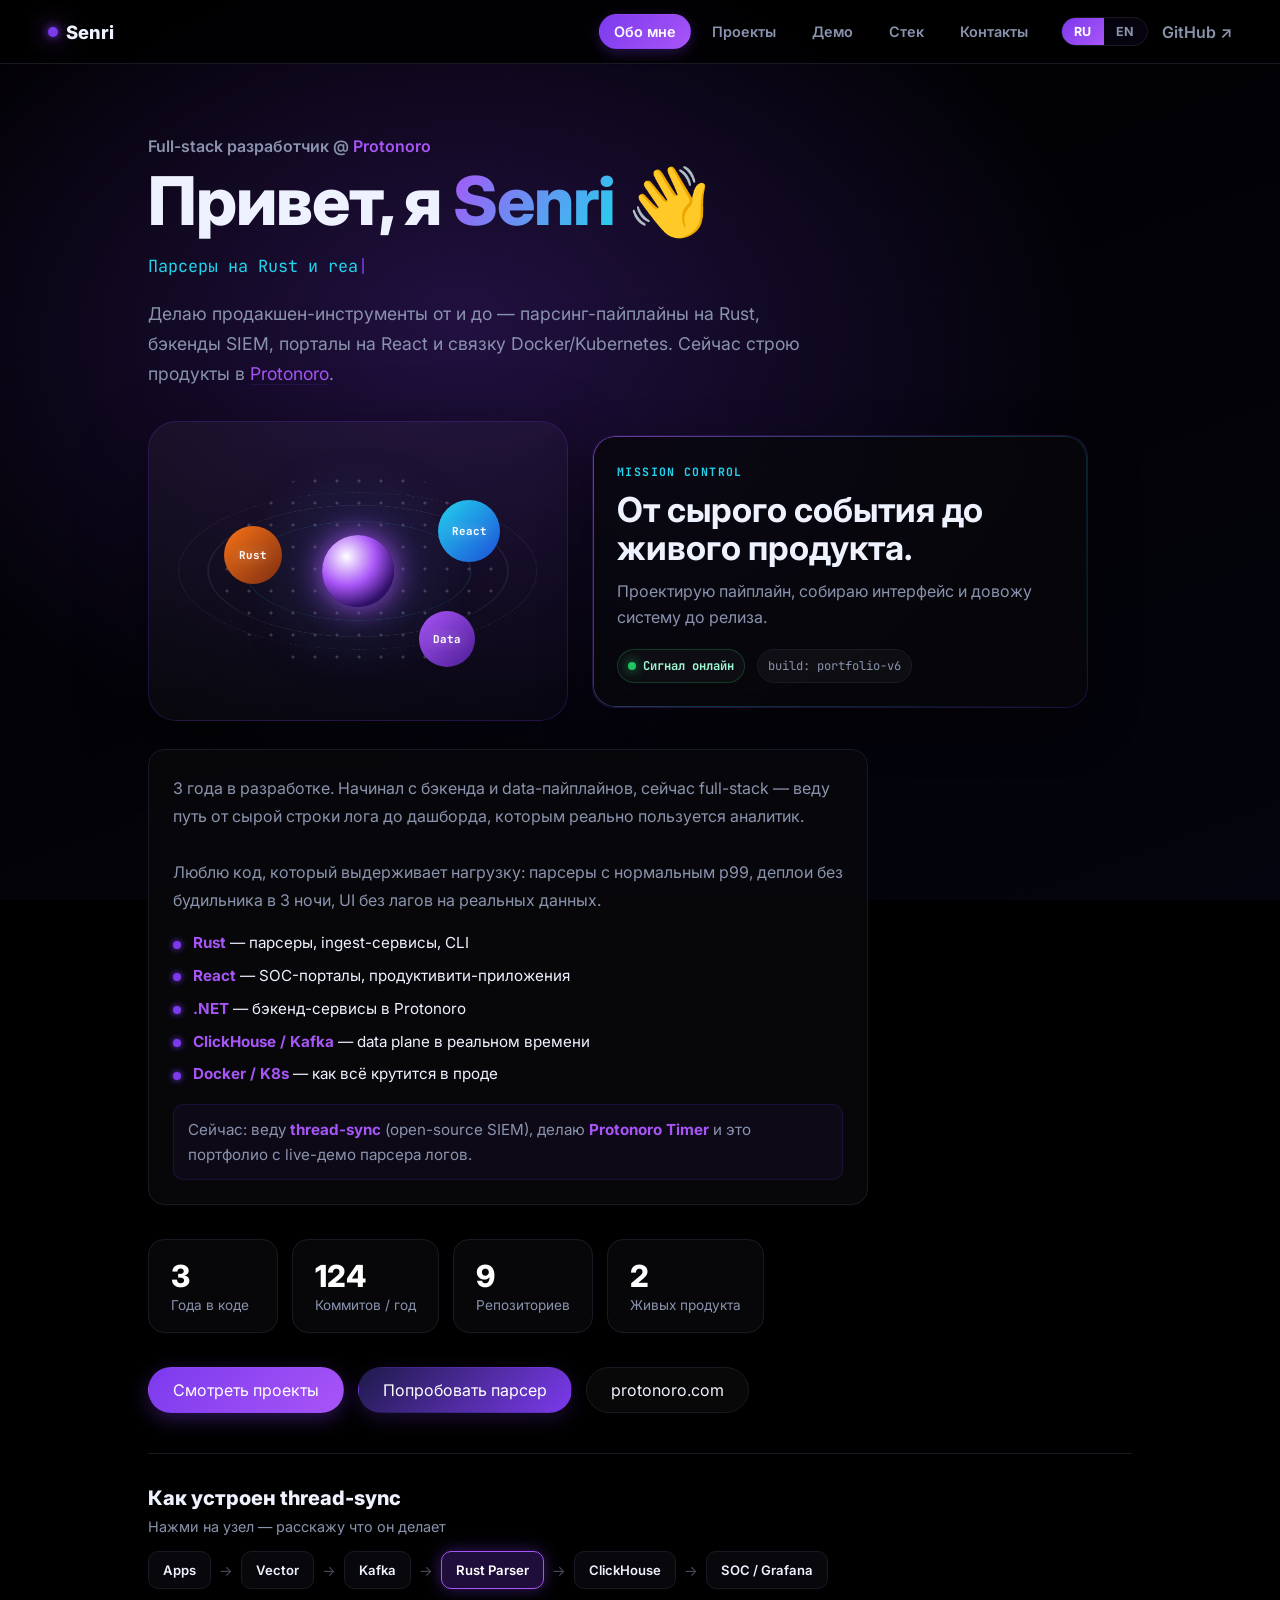
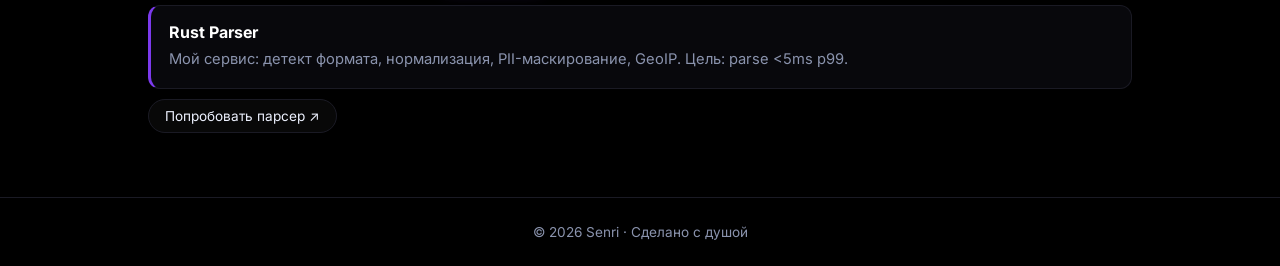
==== commit 63630f2a: "Portfolio v6: add mission control hero" ====
--- a/index.html
+++ b/index.html
@@ -5,13 +5,14 @@
   <meta name="viewport" content="width=device-width, initial-scale=1.0" />
   <title>Senri — Full-stack Developer @ Protonoro</title>
   <meta name="description" content="Senri (Davitushka) — full-stack developer at Protonoro. Rust, React, .NET, real-time systems, observability." />
+  <meta name="theme-color" content="#050510" />
   <meta property="og:title" content="Senri — Full-stack Developer" />
   <meta property="og:description" content="Web platforms, real-time systems and observability tooling." />
   <meta property="og:type" content="website" />
   <link rel="preconnect" href="https://fonts.googleapis.com" />
   <link rel="preconnect" href="https://fonts.gstatic.com" crossorigin />
   <link href="https://fonts.googleapis.com/css2?family=Inter:wght@400;500;600;700;800&family=JetBrains+Mono:wght@400;600&display=swap" rel="stylesheet" />
-  <link rel="stylesheet" href="styles.css?v=5" />
+  <link rel="stylesheet" href="styles.css?v=6" />
 </head>
 <body>
   <div id="bg-gradient" aria-hidden="true"></div>
@@ -23,11 +24,11 @@
       <span class="brand-dot"></span> Senri
     </a>
     <nav class="tabs" role="tablist">
-      <button class="tab is-active" role="tab" data-tab="about" data-i18n="tab_about">About</button>
-      <button class="tab" role="tab" data-tab="projects" data-i18n="tab_projects">Projects</button>
-      <button class="tab" role="tab" data-tab="playground" data-i18n="tab_playground">Playground</button>
-      <button class="tab" role="tab" data-tab="stack" data-i18n="tab_stack">Stack</button>
-      <button class="tab" role="tab" data-tab="contact" data-i18n="tab_contact">Contact</button>
+      <button class="tab is-active" role="tab" data-tab="about" data-i18n="tab_about" aria-selected="true">About</button>
+      <button class="tab" role="tab" data-tab="projects" data-i18n="tab_projects" aria-selected="false">Projects</button>
+      <button class="tab" role="tab" data-tab="playground" data-i18n="tab_playground" aria-selected="false">Playground</button>
+      <button class="tab" role="tab" data-tab="stack" data-i18n="tab_stack" aria-selected="false">Stack</button>
+      <button class="tab" role="tab" data-tab="contact" data-i18n="tab_contact" aria-selected="false">Contact</button>
     </nav>
     <div class="top-actions">
       <div class="lang-toggle" role="group" aria-label="Language">
@@ -45,13 +46,13 @@
   </footer>
 
   <script src="https://cdn.jsdelivr.net/npm/@tsparticles/slim@3/tsparticles.slim.bundle.min.js"></script>
-  <script src="parser-demo.js?v=5"></script>
-  <script src="js/data-snippets.js?v=5"></script>
-  <script src="js/data-pipeline.js?v=5"></script>
-  <script src="js/i18n.js?v=5"></script>
-  <script src="js/ui.js?v=5"></script>
-  <script src="js/modal.js?v=5"></script>
-  <script src="js/playground.js?v=5"></script>
-  <script src="js/app.js?v=5"></script>
+  <script src="parser-demo.js?v=6"></script>
+  <script src="js/data-snippets.js?v=6"></script>
+  <script src="js/data-pipeline.js?v=6"></script>
+  <script src="js/i18n.js?v=6"></script>
+  <script src="js/ui.js?v=6"></script>
+  <script src="js/modal.js?v=6"></script>
+  <script src="js/playground.js?v=6"></script>
+  <script src="js/app.js?v=6"></script>
 </body>
 </html>
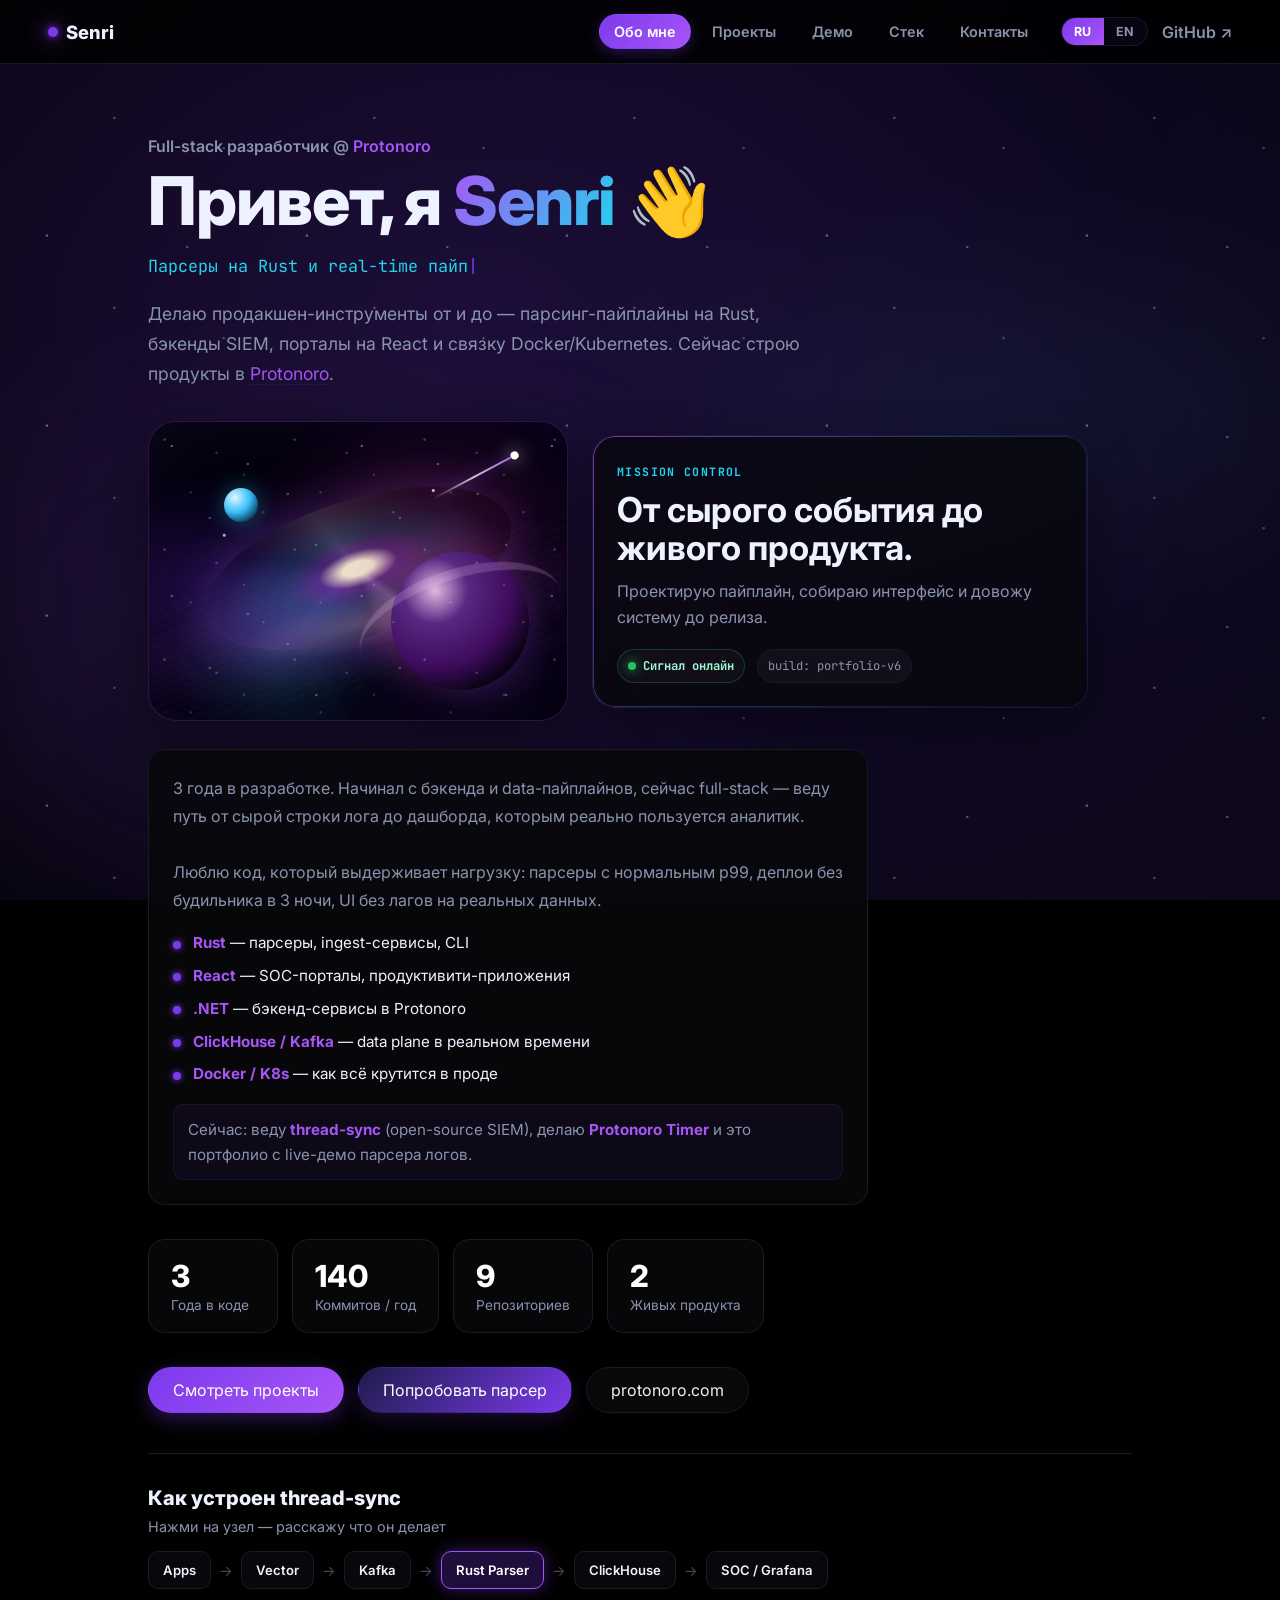
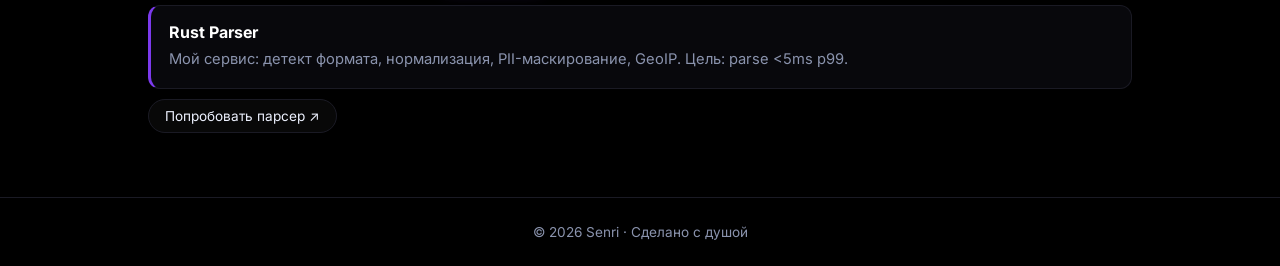
==== commit cc471007: "Portfolio v7: make hero feel like deep space" ====
--- a/index.html
+++ b/index.html
@@ -12,7 +12,7 @@
   <link rel="preconnect" href="https://fonts.googleapis.com" />
   <link rel="preconnect" href="https://fonts.gstatic.com" crossorigin />
   <link href="https://fonts.googleapis.com/css2?family=Inter:wght@400;500;600;700;800&family=JetBrains+Mono:wght@400;600&display=swap" rel="stylesheet" />
-  <link rel="stylesheet" href="styles.css?v=6" />
+  <link rel="stylesheet" href="styles.css?v=7" />
 </head>
 <body>
   <div id="bg-gradient" aria-hidden="true"></div>
@@ -46,13 +46,13 @@
   </footer>
 
   <script src="https://cdn.jsdelivr.net/npm/@tsparticles/slim@3/tsparticles.slim.bundle.min.js"></script>
-  <script src="parser-demo.js?v=6"></script>
-  <script src="js/data-snippets.js?v=6"></script>
-  <script src="js/data-pipeline.js?v=6"></script>
-  <script src="js/i18n.js?v=6"></script>
-  <script src="js/ui.js?v=6"></script>
-  <script src="js/modal.js?v=6"></script>
-  <script src="js/playground.js?v=6"></script>
-  <script src="js/app.js?v=6"></script>
+  <script src="parser-demo.js?v=7"></script>
+  <script src="js/data-snippets.js?v=7"></script>
+  <script src="js/data-pipeline.js?v=7"></script>
+  <script src="js/i18n.js?v=7"></script>
+  <script src="js/ui.js?v=7"></script>
+  <script src="js/modal.js?v=7"></script>
+  <script src="js/playground.js?v=7"></script>
+  <script src="js/app.js?v=7"></script>
 </body>
 </html>
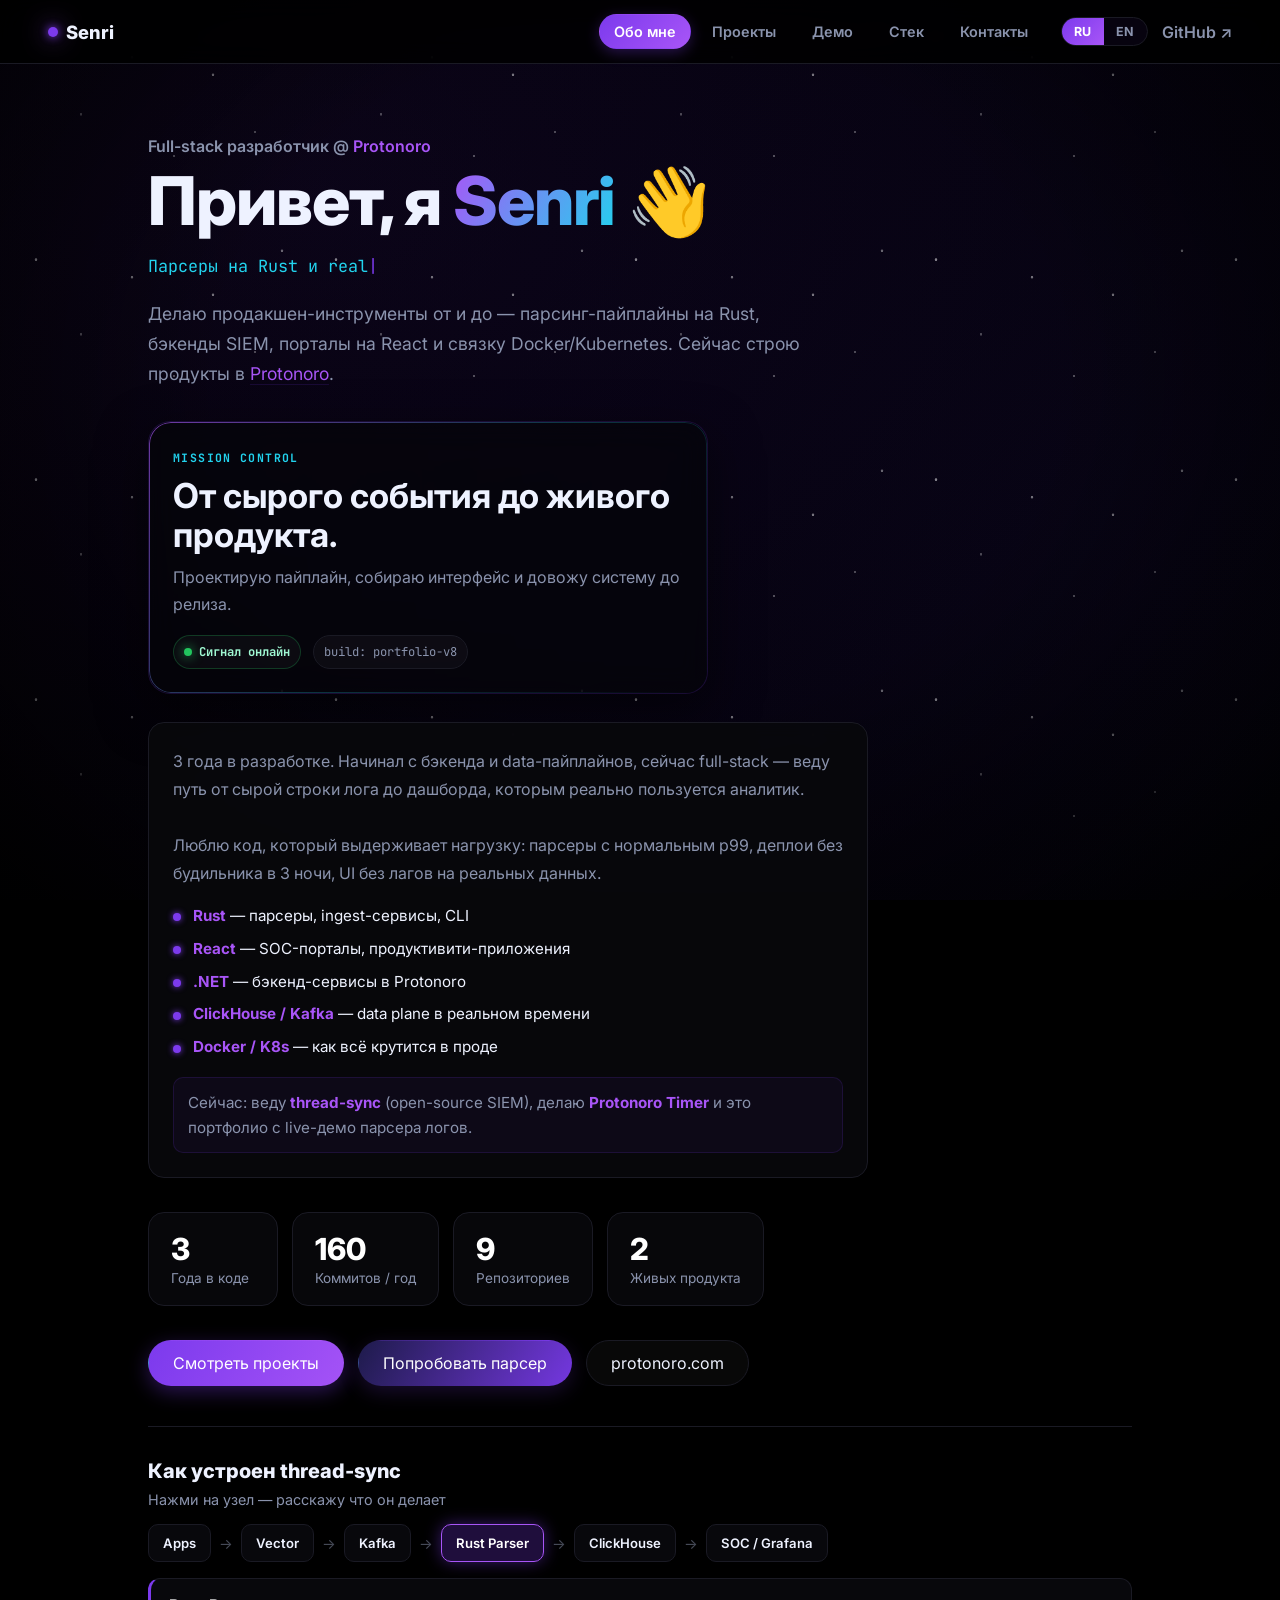
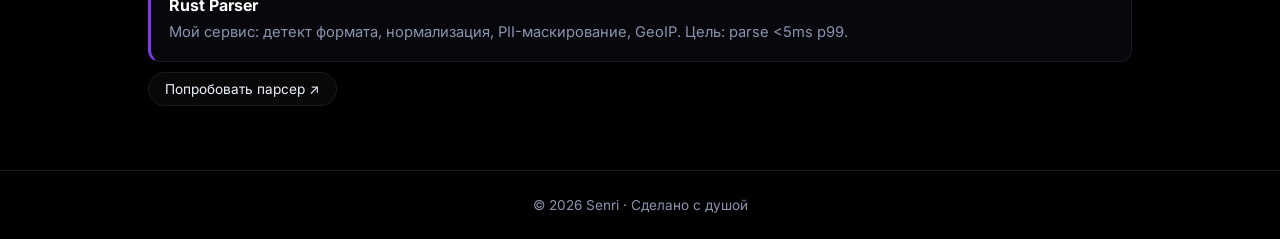
==== commit cb2c8ebd: "Portfolio v8: scarier deep-space background, drop hero visual card, ambient buttons" ====
--- a/index.html
+++ b/index.html
@@ -12,7 +12,7 @@
   <link rel="preconnect" href="https://fonts.googleapis.com" />
   <link rel="preconnect" href="https://fonts.gstatic.com" crossorigin />
   <link href="https://fonts.googleapis.com/css2?family=Inter:wght@400;500;600;700;800&family=JetBrains+Mono:wght@400;600&display=swap" rel="stylesheet" />
-  <link rel="stylesheet" href="styles.css?v=7" />
+  <link rel="stylesheet" href="styles.css?v=8" />
 </head>
 <body>
   <div id="bg-gradient" aria-hidden="true"></div>
@@ -46,13 +46,13 @@
   </footer>
 
   <script src="https://cdn.jsdelivr.net/npm/@tsparticles/slim@3/tsparticles.slim.bundle.min.js"></script>
-  <script src="parser-demo.js?v=7"></script>
-  <script src="js/data-snippets.js?v=7"></script>
-  <script src="js/data-pipeline.js?v=7"></script>
-  <script src="js/i18n.js?v=7"></script>
-  <script src="js/ui.js?v=7"></script>
-  <script src="js/modal.js?v=7"></script>
-  <script src="js/playground.js?v=7"></script>
-  <script src="js/app.js?v=7"></script>
+  <script src="parser-demo.js?v=8"></script>
+  <script src="js/data-snippets.js?v=8"></script>
+  <script src="js/data-pipeline.js?v=8"></script>
+  <script src="js/i18n.js?v=8"></script>
+  <script src="js/ui.js?v=8"></script>
+  <script src="js/modal.js?v=8"></script>
+  <script src="js/playground.js?v=8"></script>
+  <script src="js/app.js?v=8"></script>
 </body>
 </html>
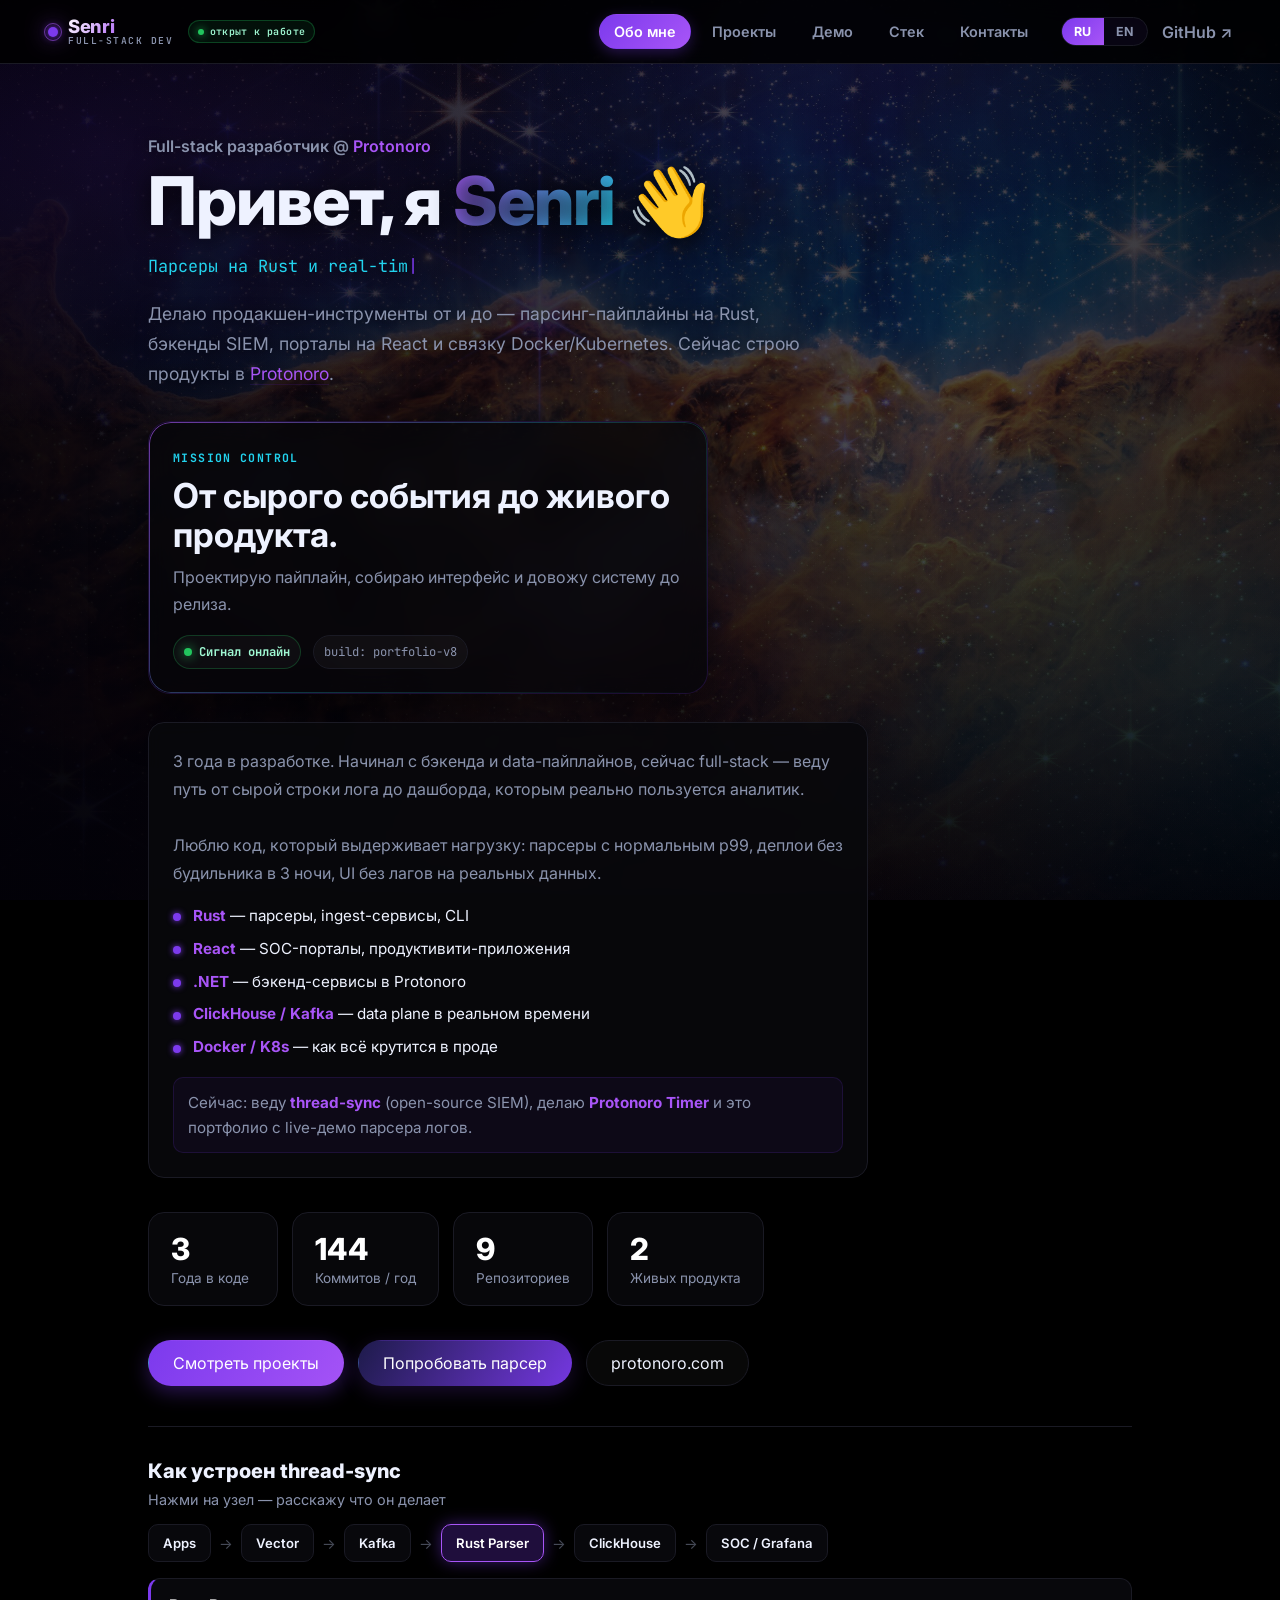
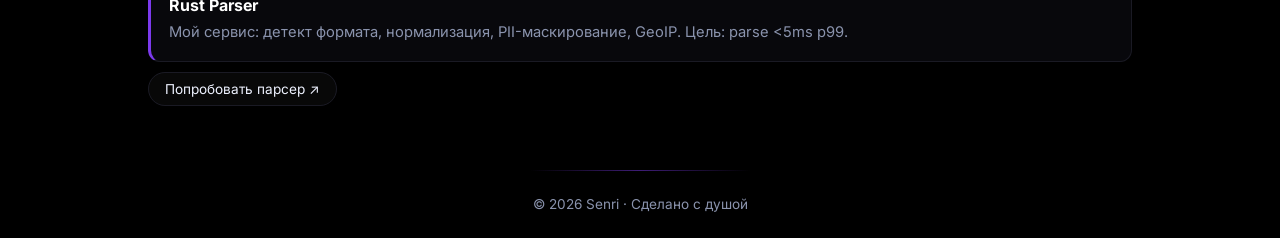
==== commit 29b986cd: "Portfolio v14: real Carina Nebula background, animated sky, distant object, polished header/footer" ====
--- a/index.html
+++ b/index.html
@@ -12,16 +12,27 @@
   <link rel="preconnect" href="https://fonts.googleapis.com" />
   <link rel="preconnect" href="https://fonts.gstatic.com" crossorigin />
   <link href="https://fonts.googleapis.com/css2?family=Inter:wght@400;500;600;700;800&family=JetBrains+Mono:wght@400;600&display=swap" rel="stylesheet" />
-  <link rel="stylesheet" href="styles.css?v=8" />
+  <link rel="stylesheet" href="styles.css?v=14" />
 </head>
 <body>
   <div id="bg-gradient" aria-hidden="true"></div>
   <video id="bg-video" aria-hidden="true" autoplay muted loop playsinline></video>
+  <div id="sky-fx" aria-hidden="true">
+    <span class="shooting"></span>
+    <span class="shooting"></span>
+    <span class="shooting"></span>
+    <span class="far-object"></span>
+  </div>
   <div id="tsparticles" aria-hidden="true"></div>
 
   <header class="topbar">
     <a class="brand" href="#" data-tab="about">
-      <span class="brand-dot"></span> Senri
+      <span class="brand-dot"></span>
+      <span class="brand-text">
+        <span class="brand-name">Senri</span>
+        <span class="brand-role" data-i18n="brand_role">full-stack dev</span>
+      </span>
+      <span class="brand-badge" data-i18n="brand_badge">open to work</span>
     </a>
     <nav class="tabs" role="tablist">
       <button class="tab is-active" role="tab" data-tab="about" data-i18n="tab_about" aria-selected="true">About</button>
@@ -49,10 +60,10 @@
   <script src="parser-demo.js?v=8"></script>
   <script src="js/data-snippets.js?v=8"></script>
   <script src="js/data-pipeline.js?v=8"></script>
-  <script src="js/i18n.js?v=8"></script>
+  <script src="js/i18n.js?v=14"></script>
   <script src="js/ui.js?v=8"></script>
   <script src="js/modal.js?v=8"></script>
   <script src="js/playground.js?v=8"></script>
-  <script src="js/app.js?v=8"></script>
+  <script src="js/app.js?v=11"></script>
 </body>
 </html>
--- a/styles.css
+++ b/styles.css
@@ -1,4 +1,4 @@
-@import url('css/base.css');
-@import url('css/layout.css');
-@import url('css/components.css');
-@import url('css/modal.css');
+@import url('css/base.css?v=14');
+@import url('css/layout.css?v=14');
+@import url('css/components.css?v=14');
+@import url('css/modal.css?v=14');
